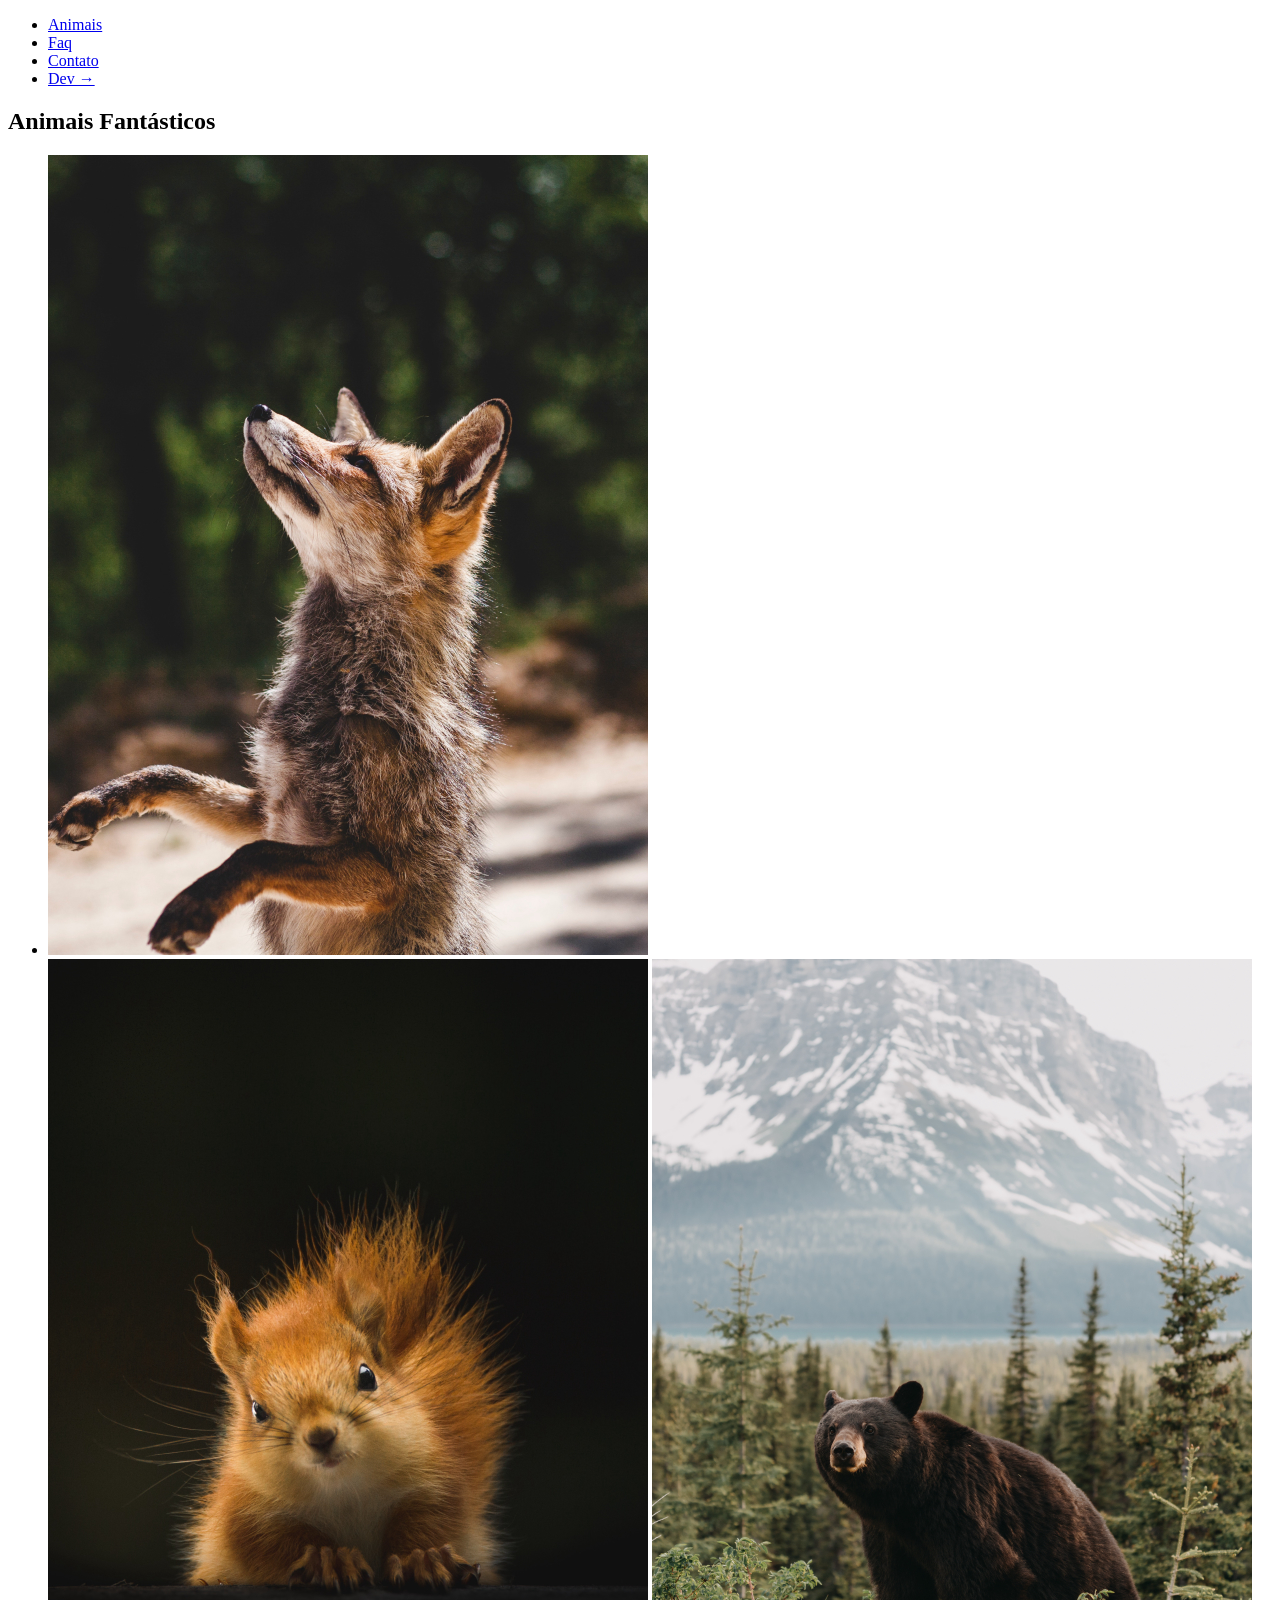
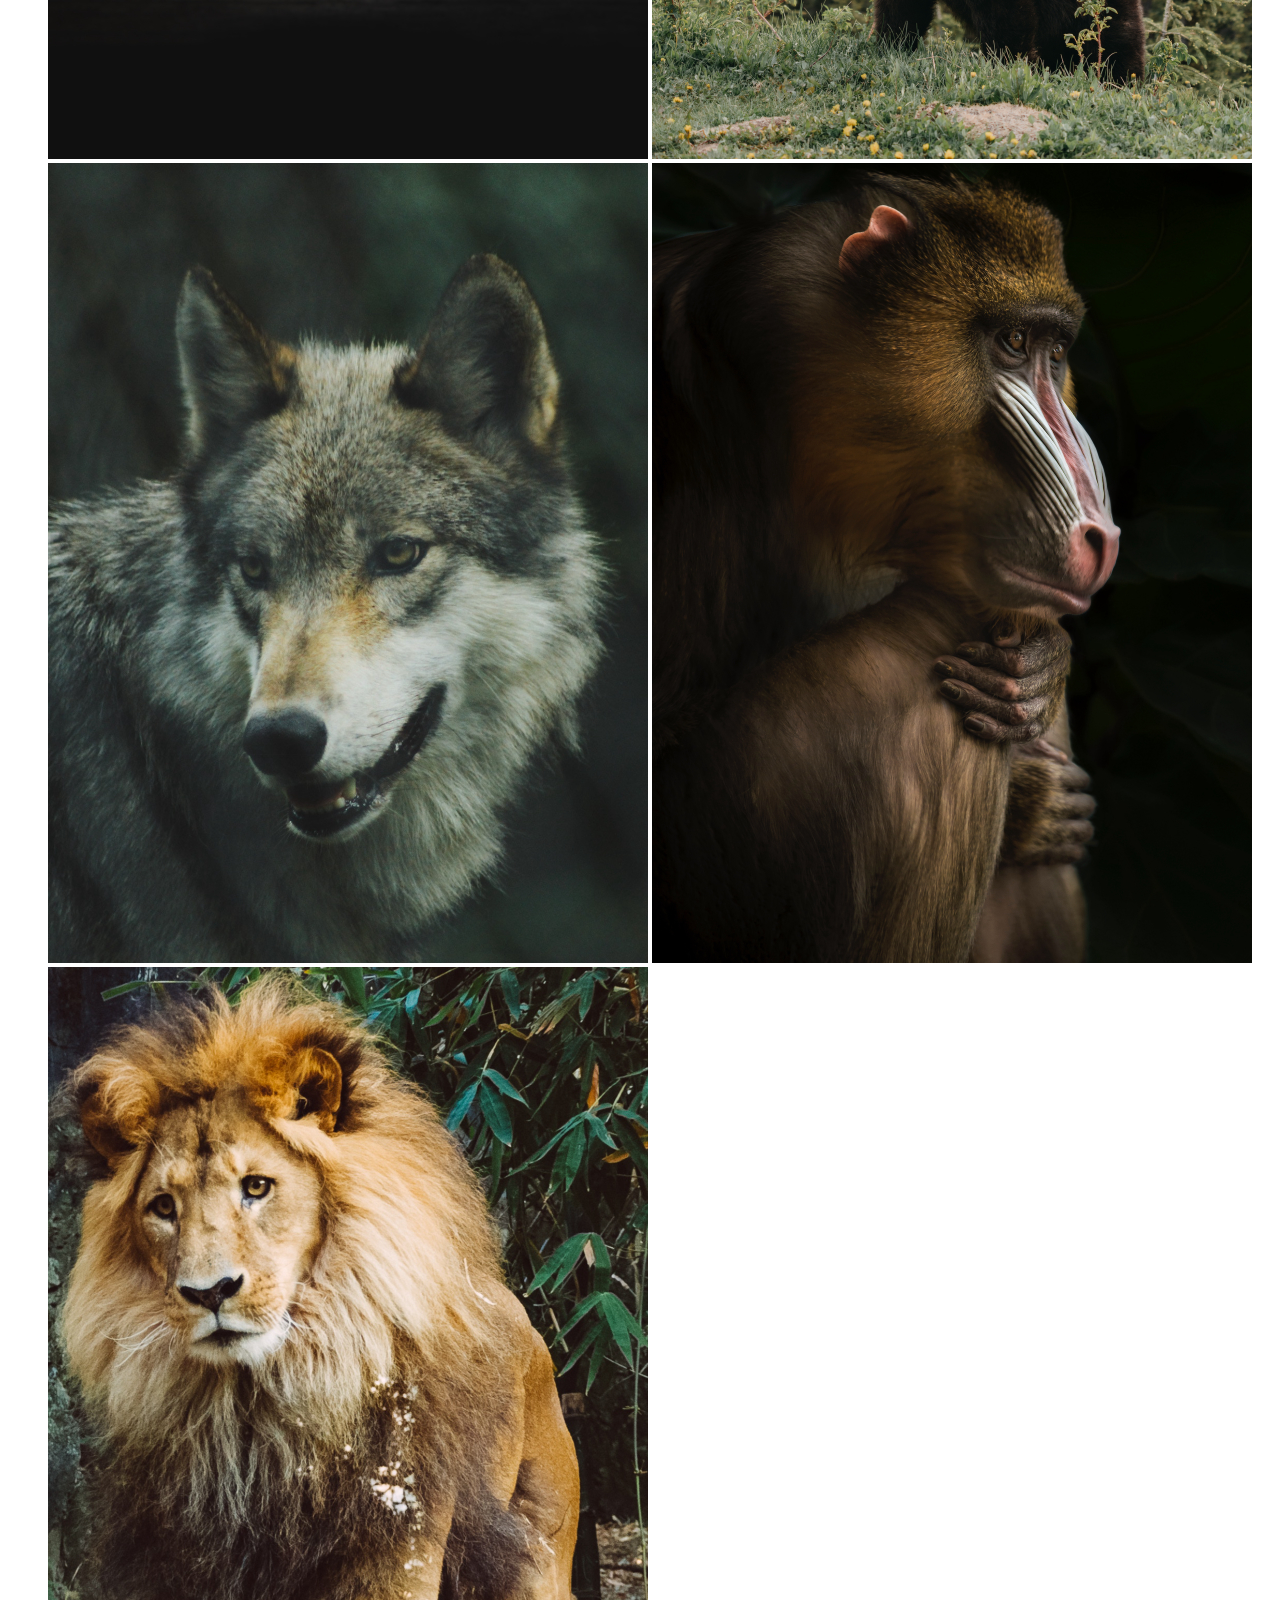
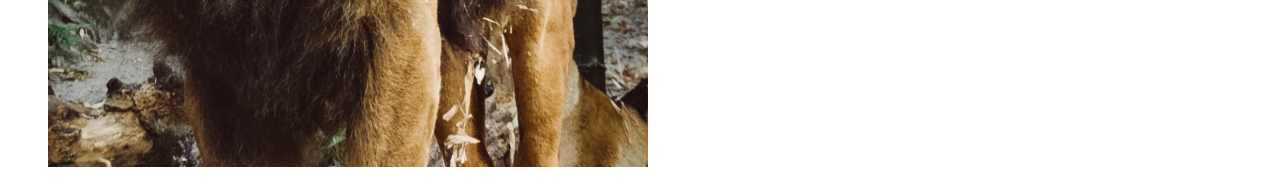
==== index.html @ e74871c2 "." ====
<!DOCTYPE html>
<html lang="en">
<head>
    <meta charset="UTF-8">
    <meta http-equiv="X-UA-Compatible" content="IE=edge">
    <meta name="viewport" content="width=device-width, initial-scale=1.0">
    <link rel="stylesheet"  type='text/css' media='screen' href="css/style.css">
    <title>Animais Fantásticos</title>
</head>
<body>
    <nav class="menu">
        <ul>
            <li><a href="#animais">Animais</a></li>
            <li><a href="#faq">Faq</a></li>
            <li><a href="#contato">Contato</a></li>
            <li><a href="htps://www.origamid.com/">Dev →</a></li>
        </ul>
    </nav>
    <section class="grid-section animais" id="animais">
        <h1 class="titulo">Animais Fantásticos</h1>
        <ul>
            <li>
                <img src="img/imagem1.jpg">
            </li>
            
                <img src="img/imagem2.jpg">
            </li>
            
                <img src="img/imagem3.jpg">
            </li>
            
                <img src="img/imagem4.jpg">
            </li>
            
                <img src="img/imagem5.jpg">
            </li>
            
                <img src="img/imagem6.jpg">
            </li>
        </ul>
    </section>
    <script src="main.js"></script>
</body>
</html>
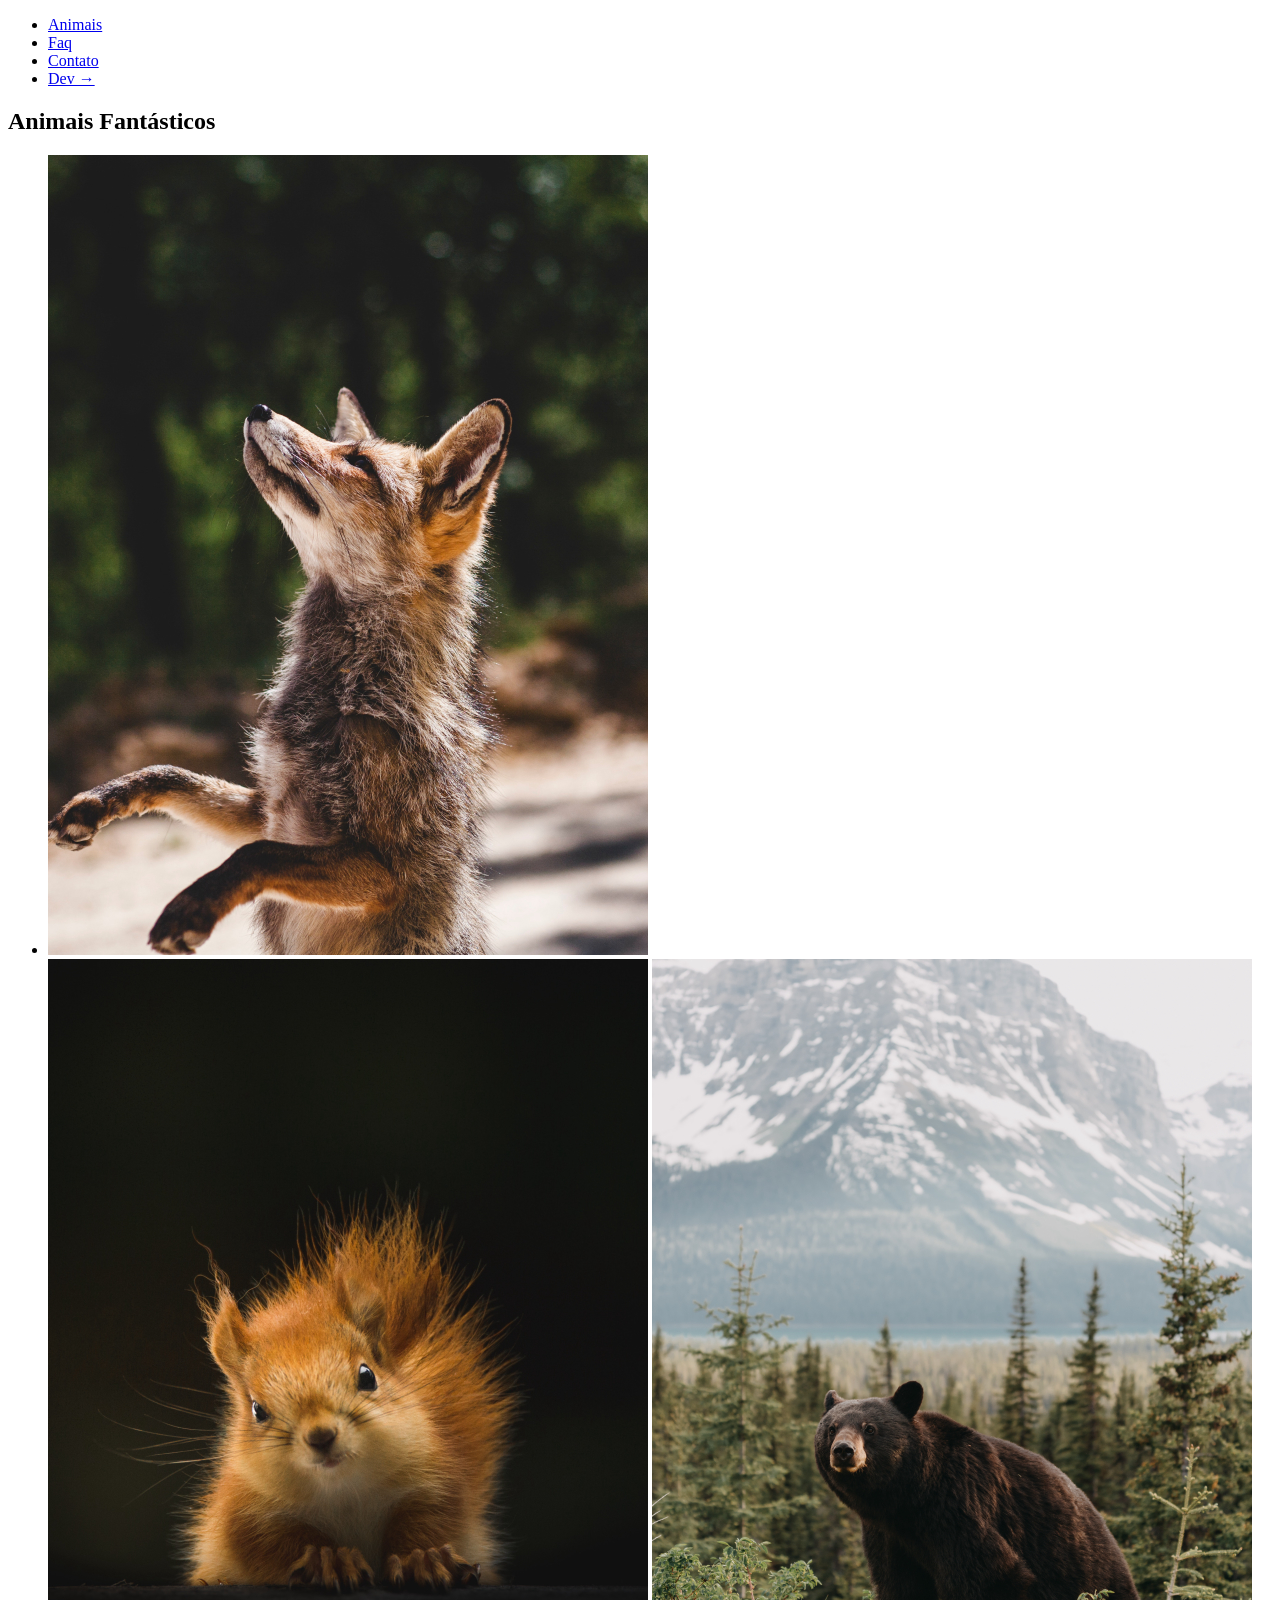
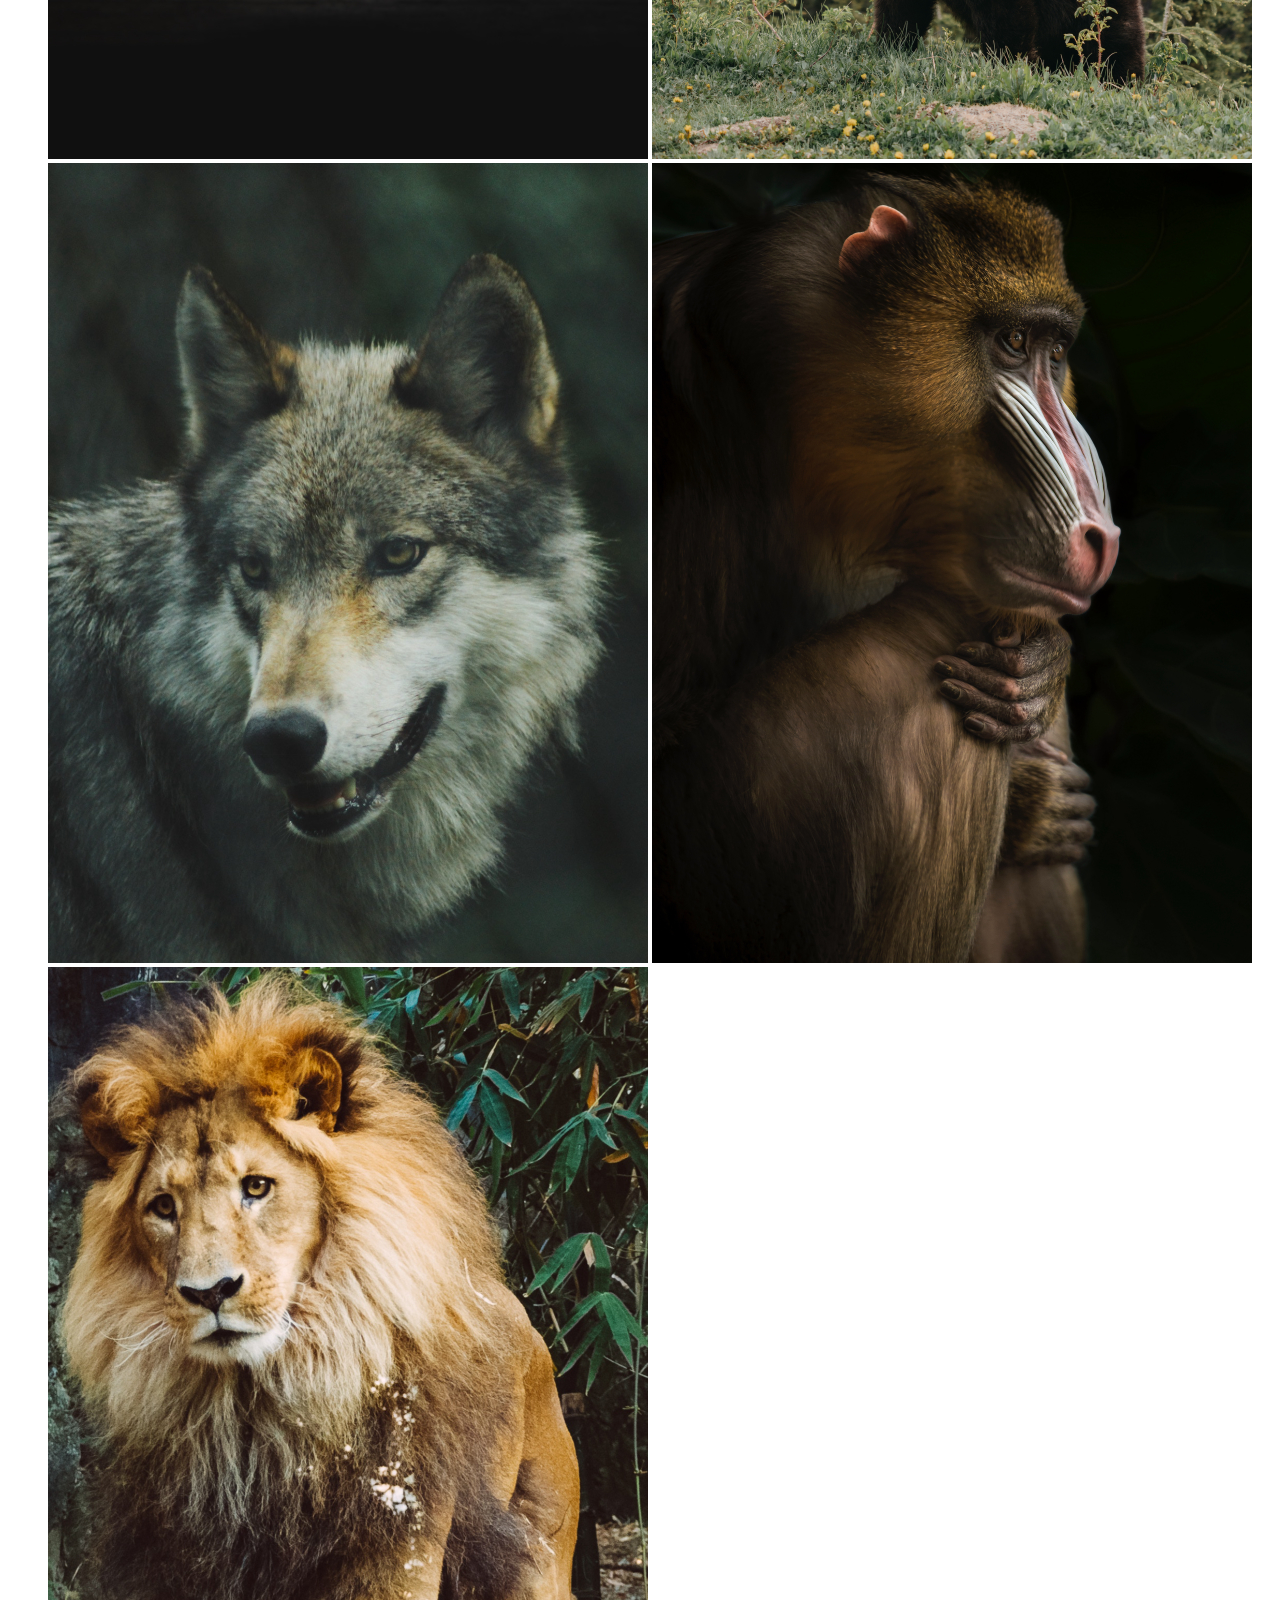
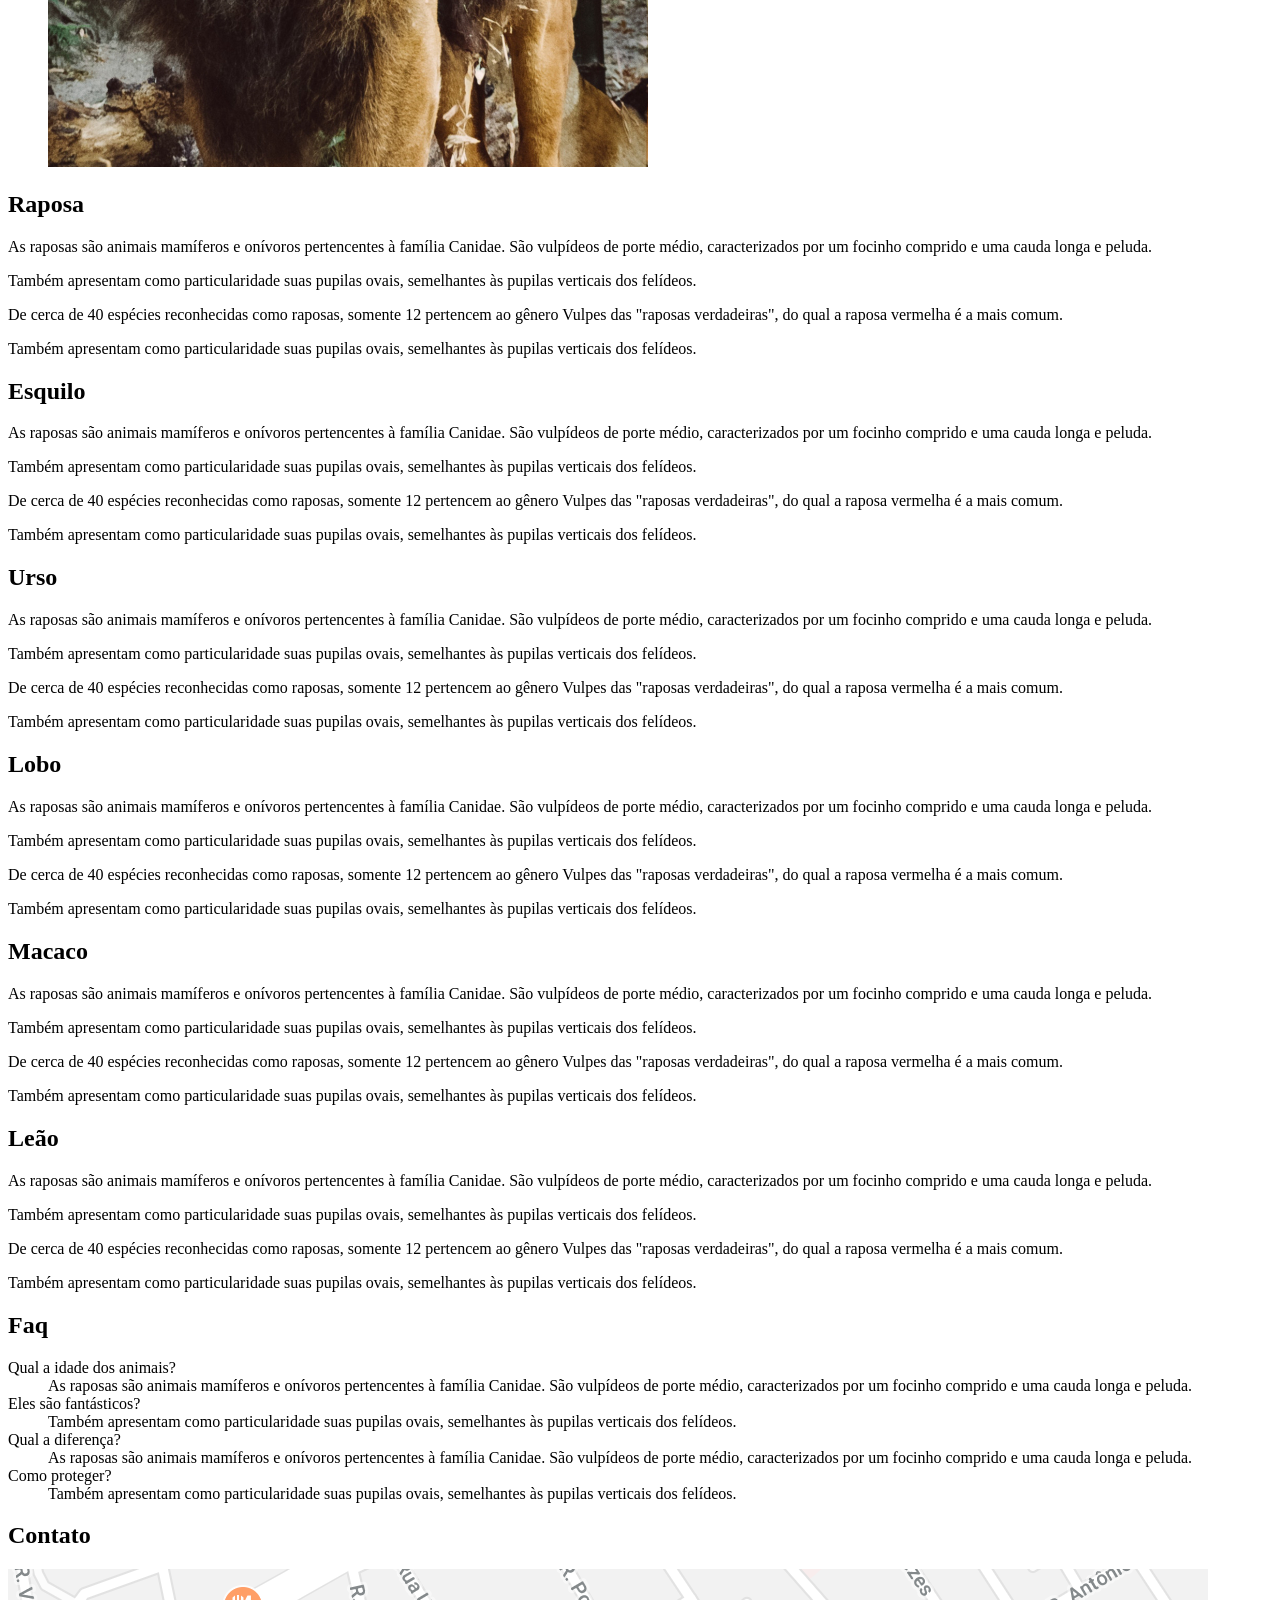
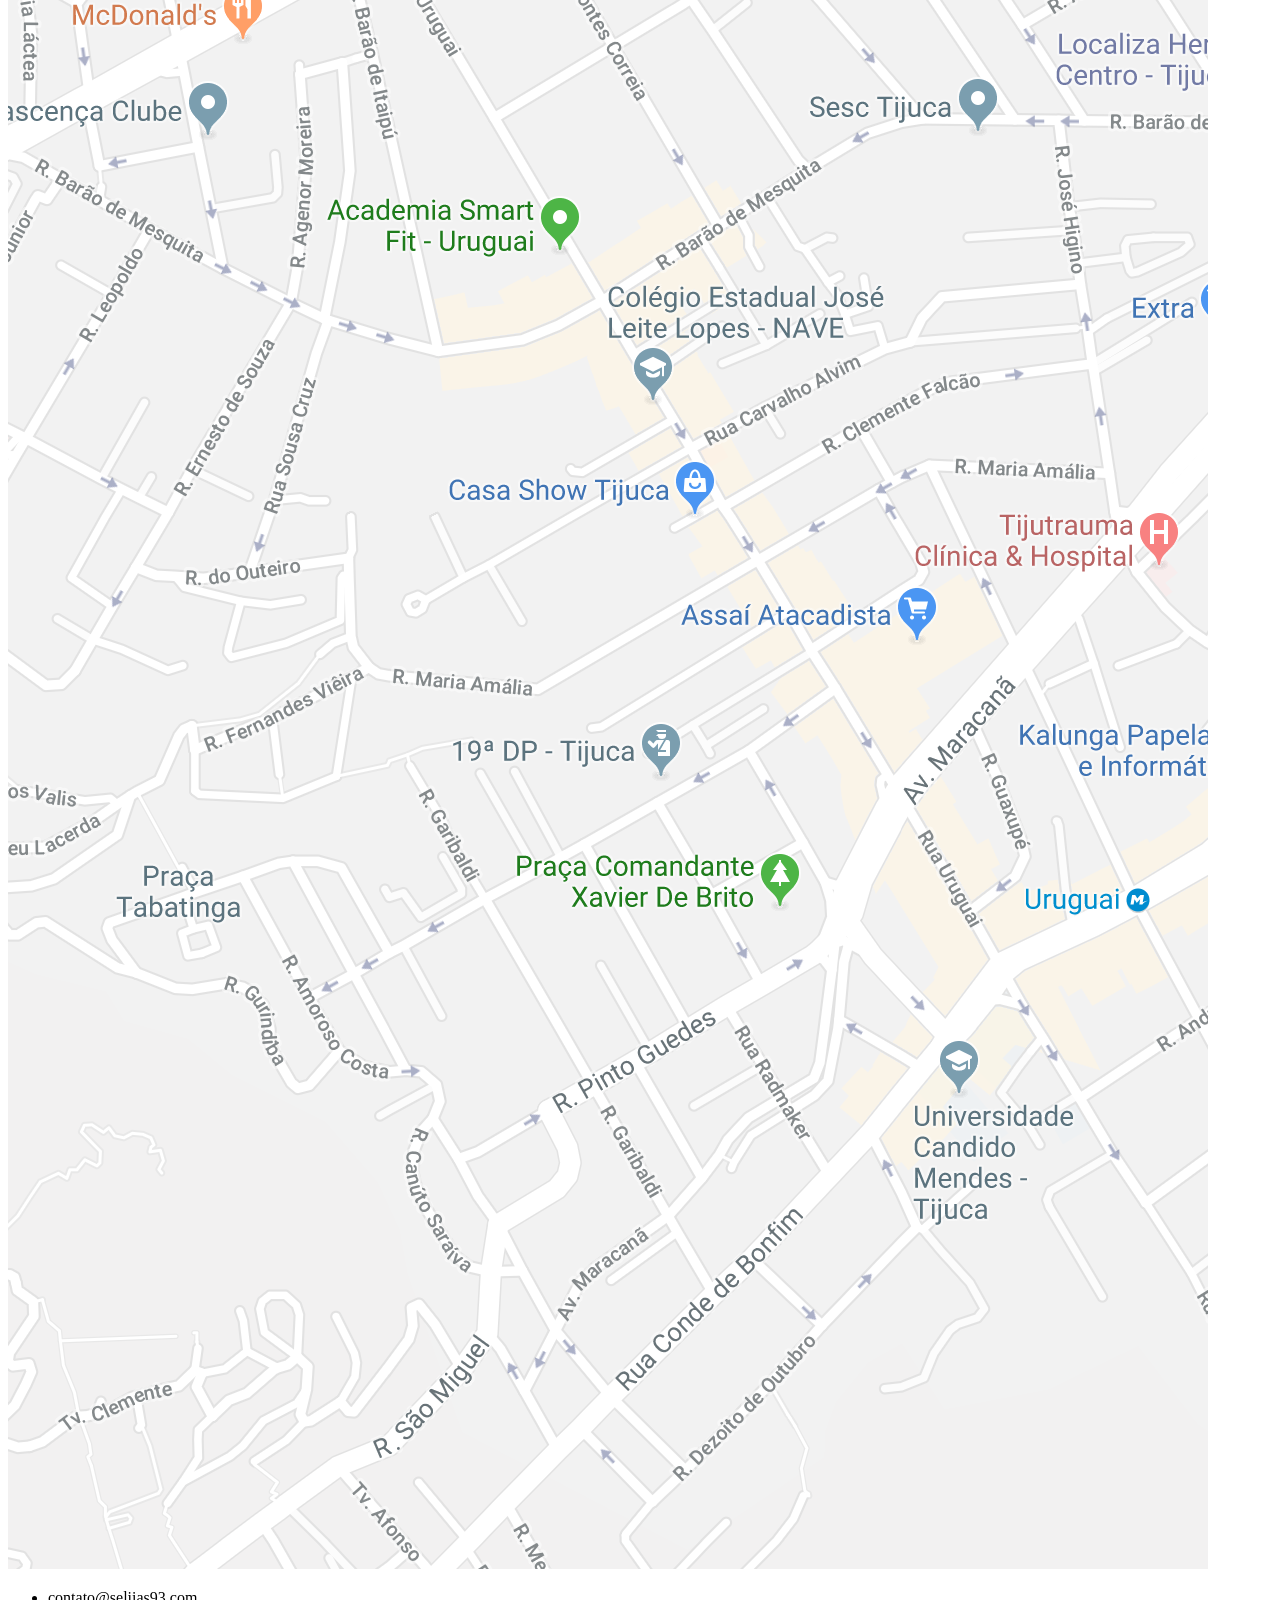
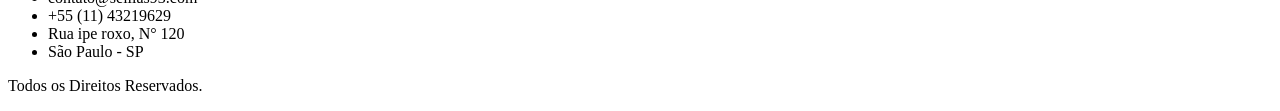
==== commit 196d6652: "." ====
--- a/index.html
+++ b/index.html
@@ -1,19 +1,21 @@
 <!DOCTYPE html>
 <html lang="en">
+
 <head>
     <meta charset="UTF-8">
     <meta http-equiv="X-UA-Compatible" content="IE=edge">
     <meta name="viewport" content="width=device-width, initial-scale=1.0">
-    <link rel="stylesheet"  type='text/css' media='screen' href="css/style.css">
+    <link rel="stylesheet" type='text/css' media='screen' href="css/style.css">
     <title>Animais Fantásticos</title>
 </head>
+
 <body>
     <nav class="menu">
         <ul>
             <li><a href="#animais">Animais</a></li>
             <li><a href="#faq">Faq</a></li>
             <li><a href="#contato">Contato</a></li>
-            <li><a href="htps://www.origamid.com/">Dev →</a></li>
+            <li><a href="https://github.com/Seliias93">Dev →</a></li>
         </ul>
     </nav>
     <section class="grid-section animais" id="animais">
@@ -22,23 +24,142 @@
             <li>
                 <img src="img/imagem1.jpg">
             </li>
-            
-                <img src="img/imagem2.jpg">
+
+            <img src="img/imagem2.jpg">
             </li>
-            
-                <img src="img/imagem3.jpg">
+
+            <img src="img/imagem3.jpg">
             </li>
-            
-                <img src="img/imagem4.jpg">
+
+            <img src="img/imagem4.jpg">
             </li>
-            
-                <img src="img/imagem5.jpg">
+
+            <img src="img/imagem5.jpg">
             </li>
-            
-                <img src="img/imagem6.jpg">
+
+            <img src="img/imagem6.jpg">
             </li>
         </ul>
+        <div class="animais-descricao">
+            <section>
+                <h2>Raposa</h2>
+                <p>As raposas são animais mamíferos e onívoros pertencentes à família Canidae. São vulpídeos de porte
+                    médio, caracterizados
+                    por um focinho comprido e uma cauda longa e peluda.</p>
+                <p>Também apresentam como particularidade suas pupilas ovais, semelhantes às pupilas verticais dos
+                    felídeos.</p>
+                <p>De cerca de 40 espécies reconhecidas como raposas, somente 12 pertencem ao gênero Vulpes das "raposas
+                    verdadeiras", do
+                    qual a raposa vermelha é a mais comum.</p>
+                <p>Também apresentam como particularidade suas pupilas ovais, semelhantes às pupilas verticais dos
+                    felídeos.</p>
+            </section>
+
+            <section>
+                <h2>Esquilo</h2>
+                <p>As raposas são animais mamíferos e onívoros pertencentes à família Canidae. São vulpídeos de porte
+                    médio, caracterizados
+                    por um focinho comprido e uma cauda longa e peluda.</p>
+                <p>Também apresentam como particularidade suas pupilas ovais, semelhantes às pupilas verticais dos
+                    felídeos.</p>
+                <p>De cerca de 40 espécies reconhecidas como raposas, somente 12 pertencem ao gênero Vulpes das "raposas
+                    verdadeiras", do
+                    qual a raposa vermelha é a mais comum.</p>
+                <p>Também apresentam como particularidade suas pupilas ovais, semelhantes às pupilas verticais dos
+                    felídeos.</p>
+            </section>
+            <section>
+                <h2>Urso</h2>
+                <p>As raposas são animais mamíferos e onívoros pertencentes à família Canidae. São vulpídeos de porte
+                    médio, caracterizados
+                    por um focinho comprido e uma cauda longa e peluda.</p>
+                <p>Também apresentam como particularidade suas pupilas ovais, semelhantes às pupilas verticais dos
+                    felídeos.</p>
+                <p>De cerca de 40 espécies reconhecidas como raposas, somente 12 pertencem ao gênero Vulpes das "raposas
+                    verdadeiras", do
+                    qual a raposa vermelha é a mais comum.</p>
+                <p>Também apresentam como particularidade suas pupilas ovais, semelhantes às pupilas verticais dos
+                    felídeos.</p>
+            </section>
+
+            <section>
+                <h2>Lobo</h2>
+                <p>As raposas são animais mamíferos e onívoros pertencentes à família Canidae. São vulpídeos de porte
+                    médio, caracterizados
+                    por um focinho comprido e uma cauda longa e peluda.</p>
+                <p>Também apresentam como particularidade suas pupilas ovais, semelhantes às pupilas verticais dos
+                    felídeos.</p>
+                <p>De cerca de 40 espécies reconhecidas como raposas, somente 12 pertencem ao gênero Vulpes das "raposas
+                    verdadeiras", do
+                    qual a raposa vermelha é a mais comum.</p>
+                <p>Também apresentam como particularidade suas pupilas ovais, semelhantes às pupilas verticais dos
+                    felídeos.</p>
+            </section>
+
+            <section>
+                <h2>Macaco</h2>
+                <p>As raposas são animais mamíferos e onívoros pertencentes à família Canidae. São vulpídeos de porte
+                    médio, caracterizados
+                    por um focinho comprido e uma cauda longa e peluda.</p>
+                <p>Também apresentam como particularidade suas pupilas ovais, semelhantes às pupilas verticais dos
+                    felídeos.</p>
+                <p>De cerca de 40 espécies reconhecidas como raposas, somente 12 pertencem ao gênero Vulpes das "raposas
+                    verdadeiras", do
+                    qual a raposa vermelha é a mais comum.</p>
+                <p>Também apresentam como particularidade suas pupilas ovais, semelhantes às pupilas verticais dos
+                    felídeos.</p>
+            </section>
+
+            <section>
+                <h2>Leão</h2>
+                <p>As raposas são animais mamíferos e onívoros pertencentes à família Canidae. São vulpídeos de porte
+                    médio, caracterizados
+                    por um focinho comprido e uma cauda longa e peluda.</p>
+                <p>Também apresentam como particularidade suas pupilas ovais, semelhantes às pupilas verticais dos
+                    felídeos.</p>
+                <p>De cerca de 40 espécies reconhecidas como raposas, somente 12 pertencem ao gênero Vulpes das "raposas
+                    verdadeiras", do
+                    qual a raposa vermelha é a mais comum.</p>
+                <p>Também apresentam como particularidade suas pupilas ovais, semelhantes às pupilas verticais dos
+                    felídeos.</p>
+            </section>
+        </div>
     </section>
+    <section class="grid-section" id="faq">
+        <h1>Faq</h1>
+        <dt>Qual a idade dos animais?</dt>
+        <dd>As raposas são animais mamíferos e onívoros pertencentes à família Canidae. São vulpídeos de porte médio,
+            caracterizados por um focinho comprido e uma cauda longa e peluda.</dd>
+        <dt>Eles são fantásticos?</dt>
+        <dd>Também apresentam como particularidade suas pupilas ovais, semelhantes às pupilas verticais dos felídeos.
+        </dd>
+        <dt>Qual a diferença?</dt>
+        <dd>As raposas são animais mamíferos e onívoros pertencentes à família Canidae. São vulpídeos de porte médio,
+            caracterizados por um focinho comprido e uma cauda longa e peluda.</dd>
+        <dt>Como proteger?</dt>
+        <dd>Também apresentam como particularidade suas pupilas ovais, semelhantes às pupilas verticais dos felídeos.
+        </dd>
+        </dl>
+    </section>
+    <section class="grid-section contato" id="contato">
+        <h1>Contato</h1>
+        <div>
+            <img src="img/mapa.png">
+        </div>
+        <ul class="dados">
+            <li>contato@seliias93.com</li>
+            <li>+55 (11) 43219629 </li>
+            <li>Rua ipe roxo, N° 120</li>
+            <li>São Paulo - SP</li>
+        </ul>
+    </section>
+    
+    <footer class="copy">
+        <p>Todos os Direitos Reservados.</p>
+    </footer>
+
+
     <script src="main.js"></script>
 </body>
+
 </html>
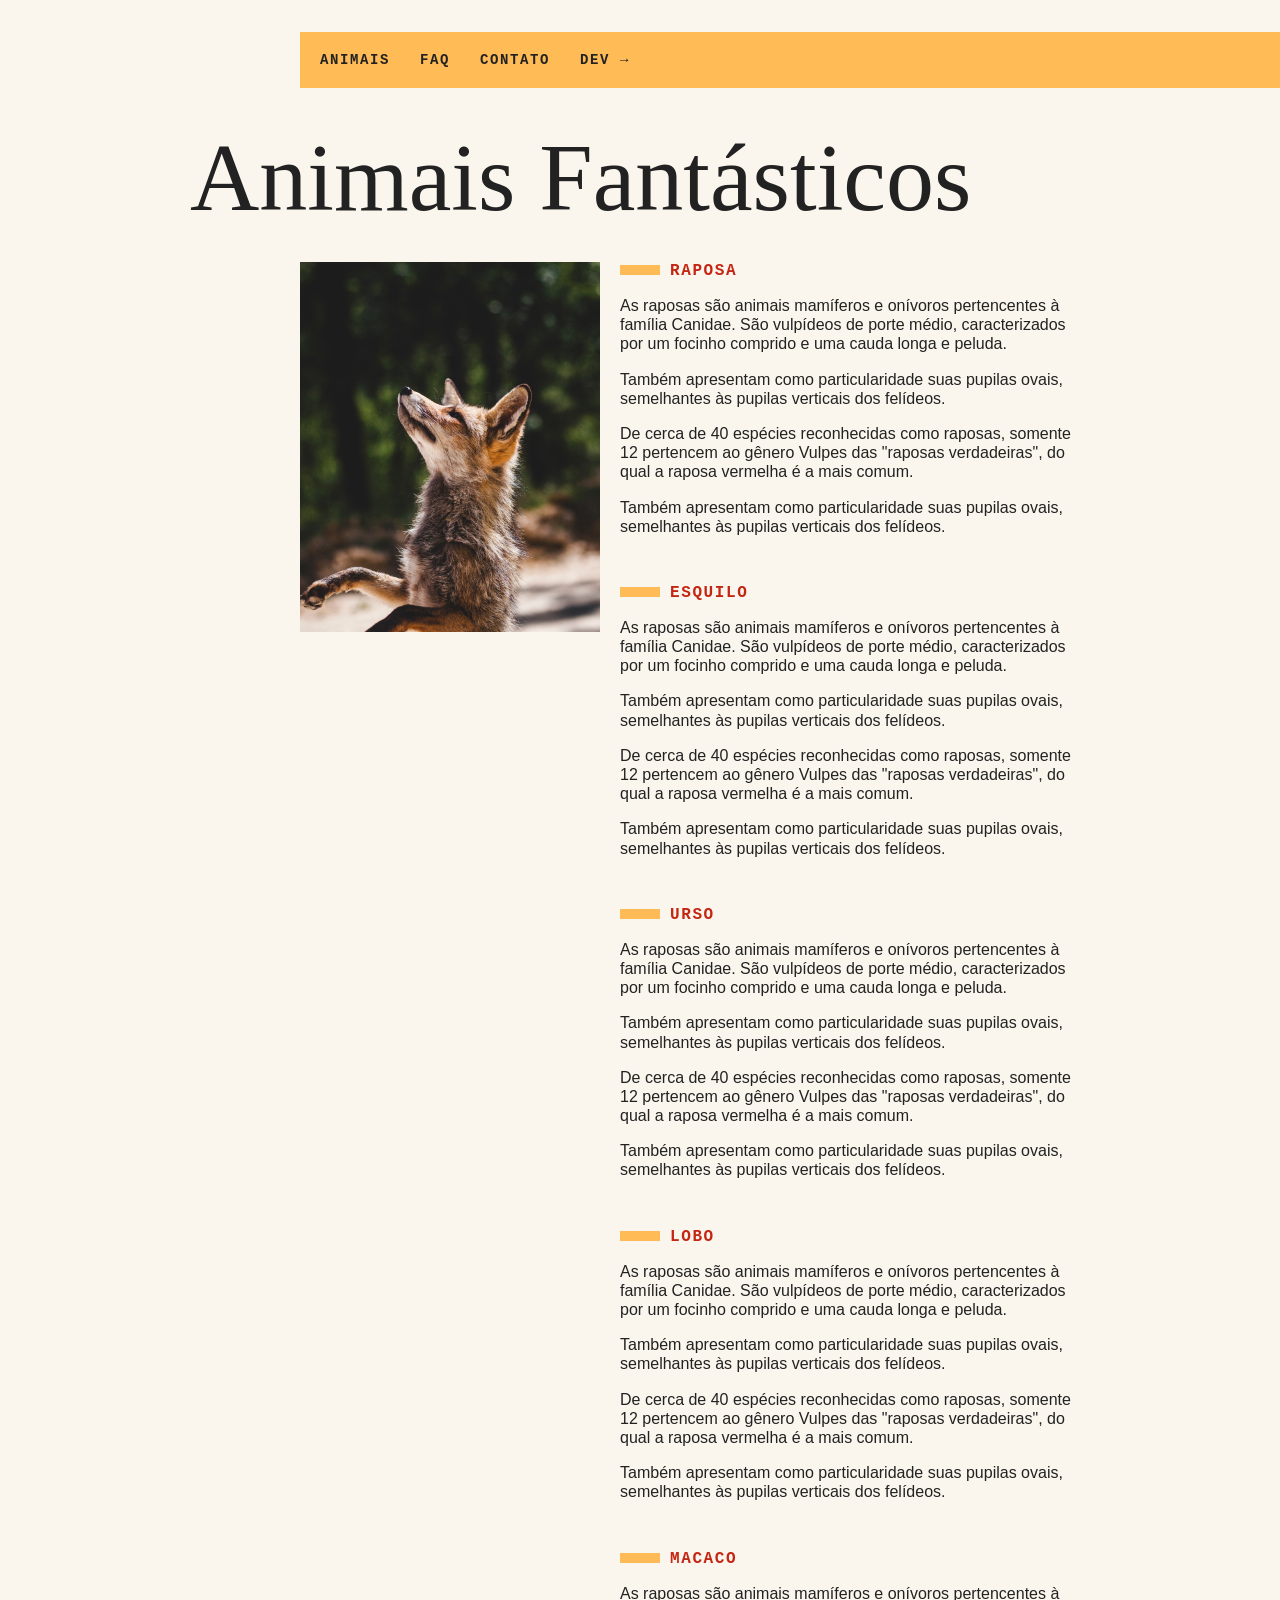
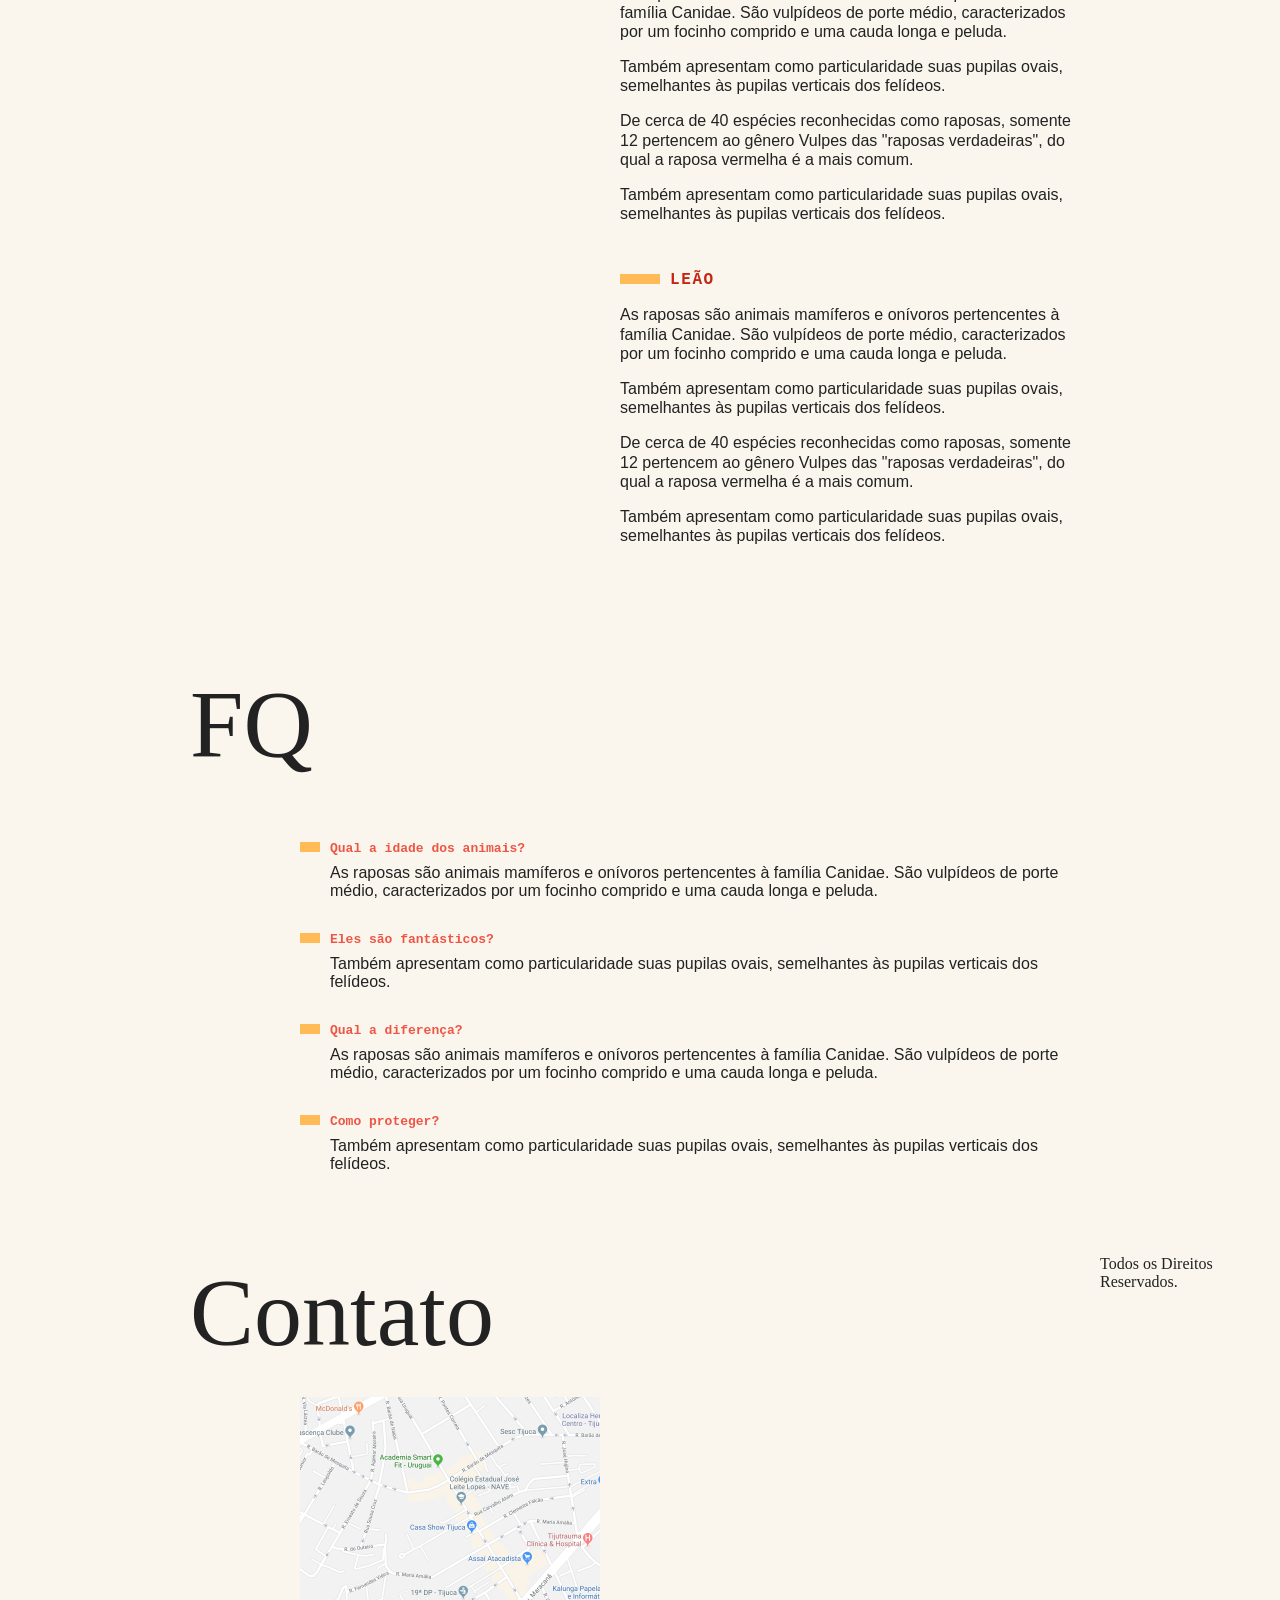
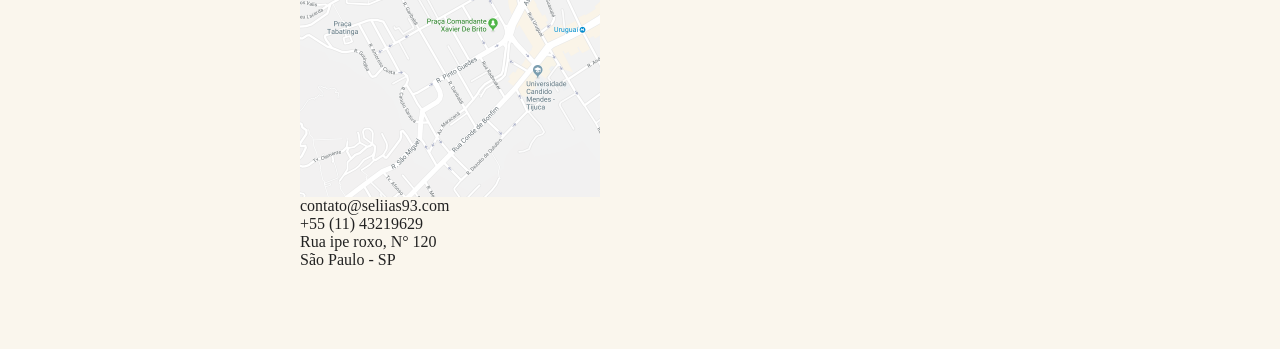
==== commit bd03b867: "." ====
--- a/index.html
+++ b/index.html
@@ -20,7 +20,7 @@
     </nav>
     <section class="grid-section animais" id="animais">
         <h1 class="titulo">Animais Fantásticos</h1>
-        <ul>
+        <ul class="animais-lista">
             <li>
                 <img src="img/imagem1.jpg">
             </li>
@@ -126,7 +126,8 @@
         </div>
     </section>
     <section class="grid-section" id="faq">
-        <h1>Faq</h1>
+        <h1 class="titulo">FQ</h1>
+        <dl class="faq-lista">
         <dt>Qual a idade dos animais?</dt>
         <dd>As raposas são animais mamíferos e onívoros pertencentes à família Canidae. São vulpídeos de porte médio,
             caracterizados por um focinho comprido e uma cauda longa e peluda.</dd>
@@ -142,8 +143,8 @@
         </dl>
     </section>
     <section class="grid-section contato" id="contato">
-        <h1>Contato</h1>
-        <div>
+        <h1 class="titulo">Contato</h1>
+        <div< class="mapa">
             <img src="img/mapa.png">
         </div>
         <ul class="dados">
@@ -153,7 +154,7 @@
             <li>São Paulo - SP</li>
         </ul>
     </section>
-    
+
     <footer class="copy">
         <p>Todos os Direitos Reservados.</p>
     </footer>
--- a/css/style.css
+++ b/css/style.css
@@ -0,0 +1,176 @@
+@charset "UTF-8";
+
+body, h1, h2, ul,
+li, p, dd, dt, dl
+{
+    margin: 0px;
+    padding: 0px;
+}
+
+img
+{
+    display: block;
+    max-width: 100%;
+}
+
+ul
+{
+    list-style: none;
+}
+
+body
+{
+    background: #faf6ed;
+    color: #222;
+    -webkit-font-smoothing: antialised;
+    display: grid;
+    grid-template-columns: 1fr 120px minmax(300px, 800px) 1fr;
+}
+
+.menu
+{
+    grid-column: 3/5;
+    margin-top: 2rem;
+    margin-bottom: 2rem;
+    background: #fb5;
+}
+
+.menu ul
+{
+    display: flex;
+    flex-wrap: wrap;
+    padding: 10px;
+}
+
+.menu li a
+ {
+    display: block;
+    padding: 10px;
+    margin-right: 10px;
+    color: #222;
+    text-decoration: none;
+    font-family: 'IBM Plex Mono', monospace;
+    font-weight: bold;
+    text-transform: uppercase;
+    font-size: 0.875rem;
+    letter-spacing: .1rem;
+}
+
+.grid-section
+{
+    grid-column: 2/4;
+    width: 100%;
+    box-sizing: border-box;
+    padding: 10px;
+    display: grid;
+    grid-template-columns: 90px 300px 1fr;
+    grid-gap: 20px;
+    margin-bottom: 4rem;
+}
+
+.titulo
+{
+    font-family: Georgia;
+    font-size:  6rem;
+    line-height: 1;
+    font-weight: 400;
+    margin-bottom: 1rem;
+    grid-column: 1/4 ;
+}
+
+.animais h2
+{
+    font-family: monospace;
+    font-size: 1rem;
+    text-transform: uppercase;
+    letter-spacing: .1em;
+    margin-bottom: 1rem;
+    color: rgb(197, 37, 19);
+}
+
+.animais h2::before
+{
+    content: '';
+    display: inline-block;
+    width: 40px;
+    height: 10px;
+    margin-right: 10px;
+    background: #fb5;
+}
+
+.animais p 
+{
+    font-family: Arial, Helvetica;
+    line-height: 1.2;
+    margin-bottom: 1rem;
+}
+
+.animais-lista
+{
+    height: 370px;
+    overflow-y: scroll;
+    grid-column: 2;
+}
+
+.animais-lista::-webkit-scrollbar
+{
+    width: 18px;
+}
+
+.animais-lista::-webkit-scrollbar-thumb
+{
+    background: #fb5;
+    border-left: 4px solid #faf6ed;
+    border-right: 4px solid #faf6ed;
+}
+
+.animais-lista::-webkit-scrollbar-track
+{
+    background: #faf6ed;
+}
+
+.animais-descricao
+{
+    grid-column: 3;
+}
+
+.animais-descricao section
+{
+    margin-bottom: 3rem;
+}
+
+.faq-lista
+{
+    grid-column: 2/4;
+}
+
+.faq-lista dt
+{
+    font-family: monospace;
+    font-weight: bold;
+    margin-top: 2rem;
+    margin-bottom: .5rem;
+    color: #e54;
+}
+
+.faq-lista dt::before
+{
+    content: '';
+    display: inline-block;
+    width: 20px;
+    height: 10px;
+    margin-right: 10px;
+    background: #fb5;
+}
+
+.faq-lista dd
+{
+    font-family: Arial, Helvetica, sans-serif;
+    margin-bottom: .5rem;
+    margin-left: 30px;
+}
+
+.mapa
+{
+    grid-column: 2;
+}
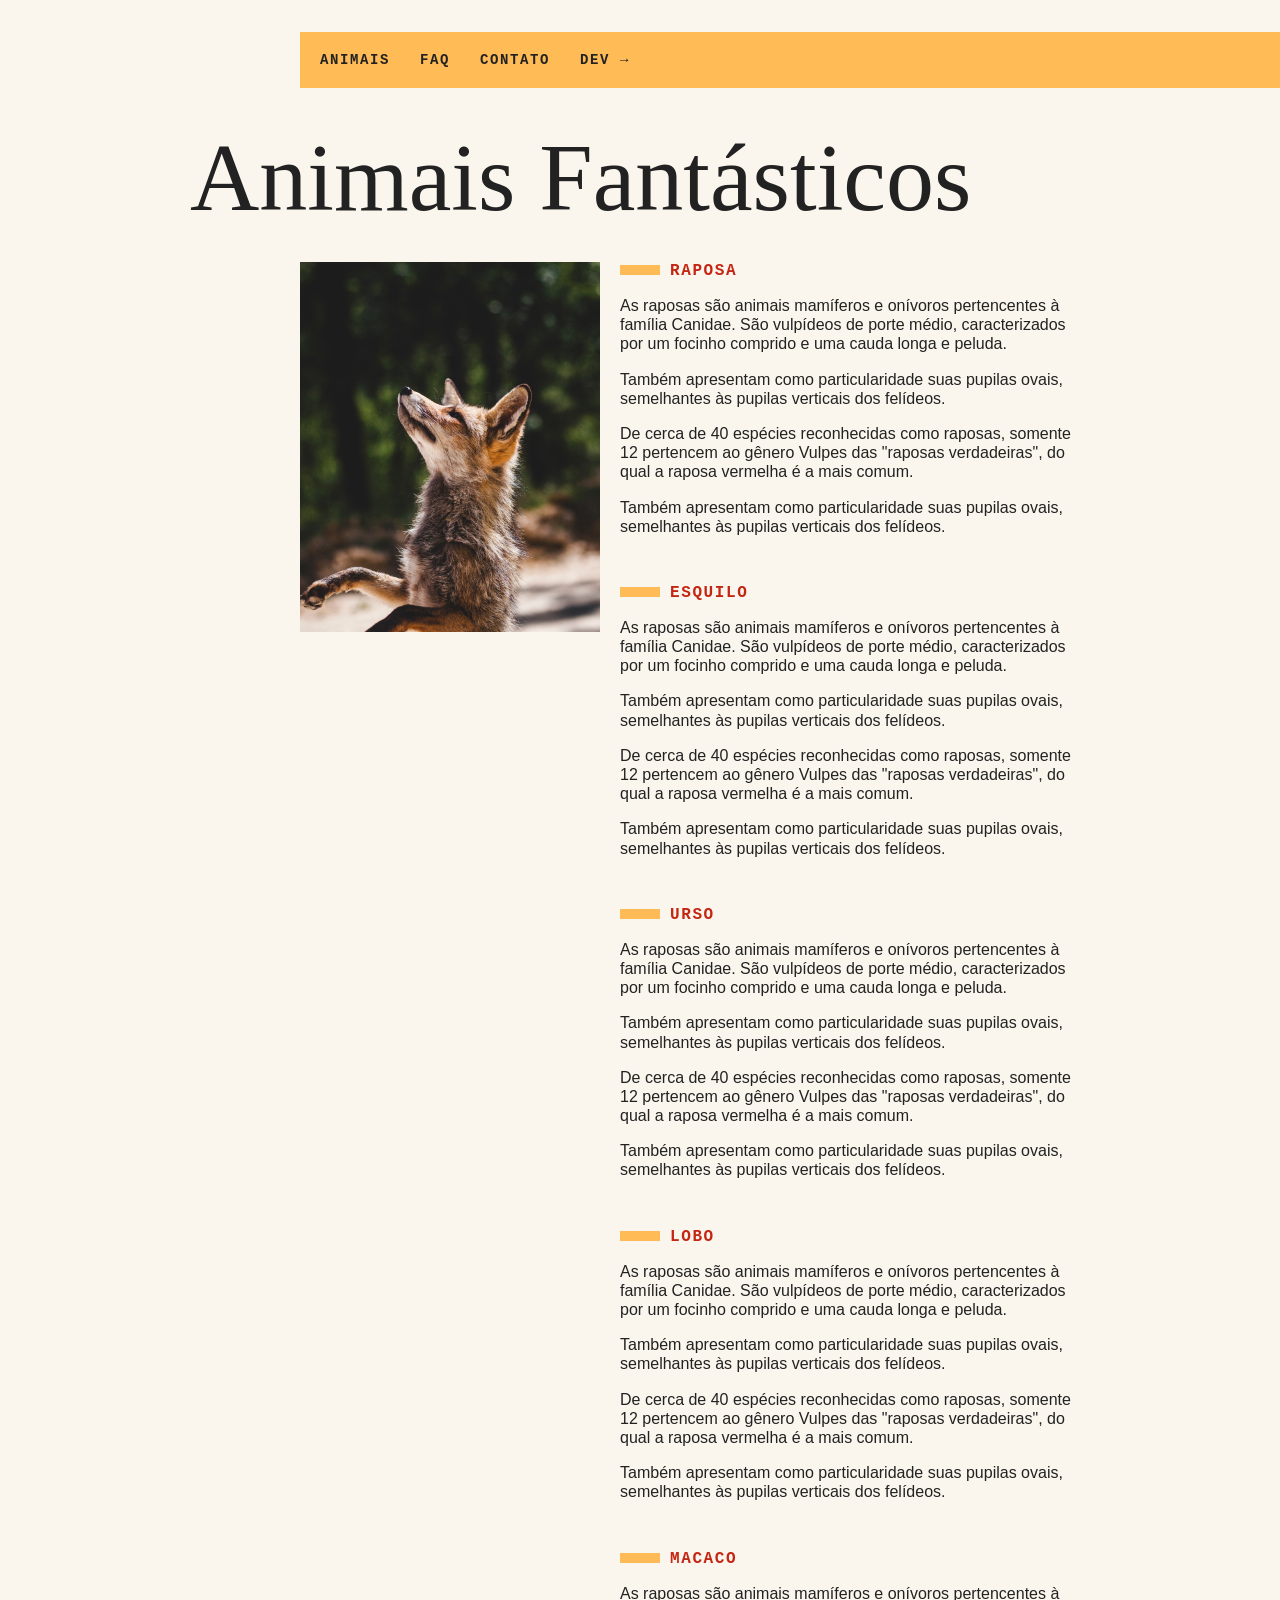
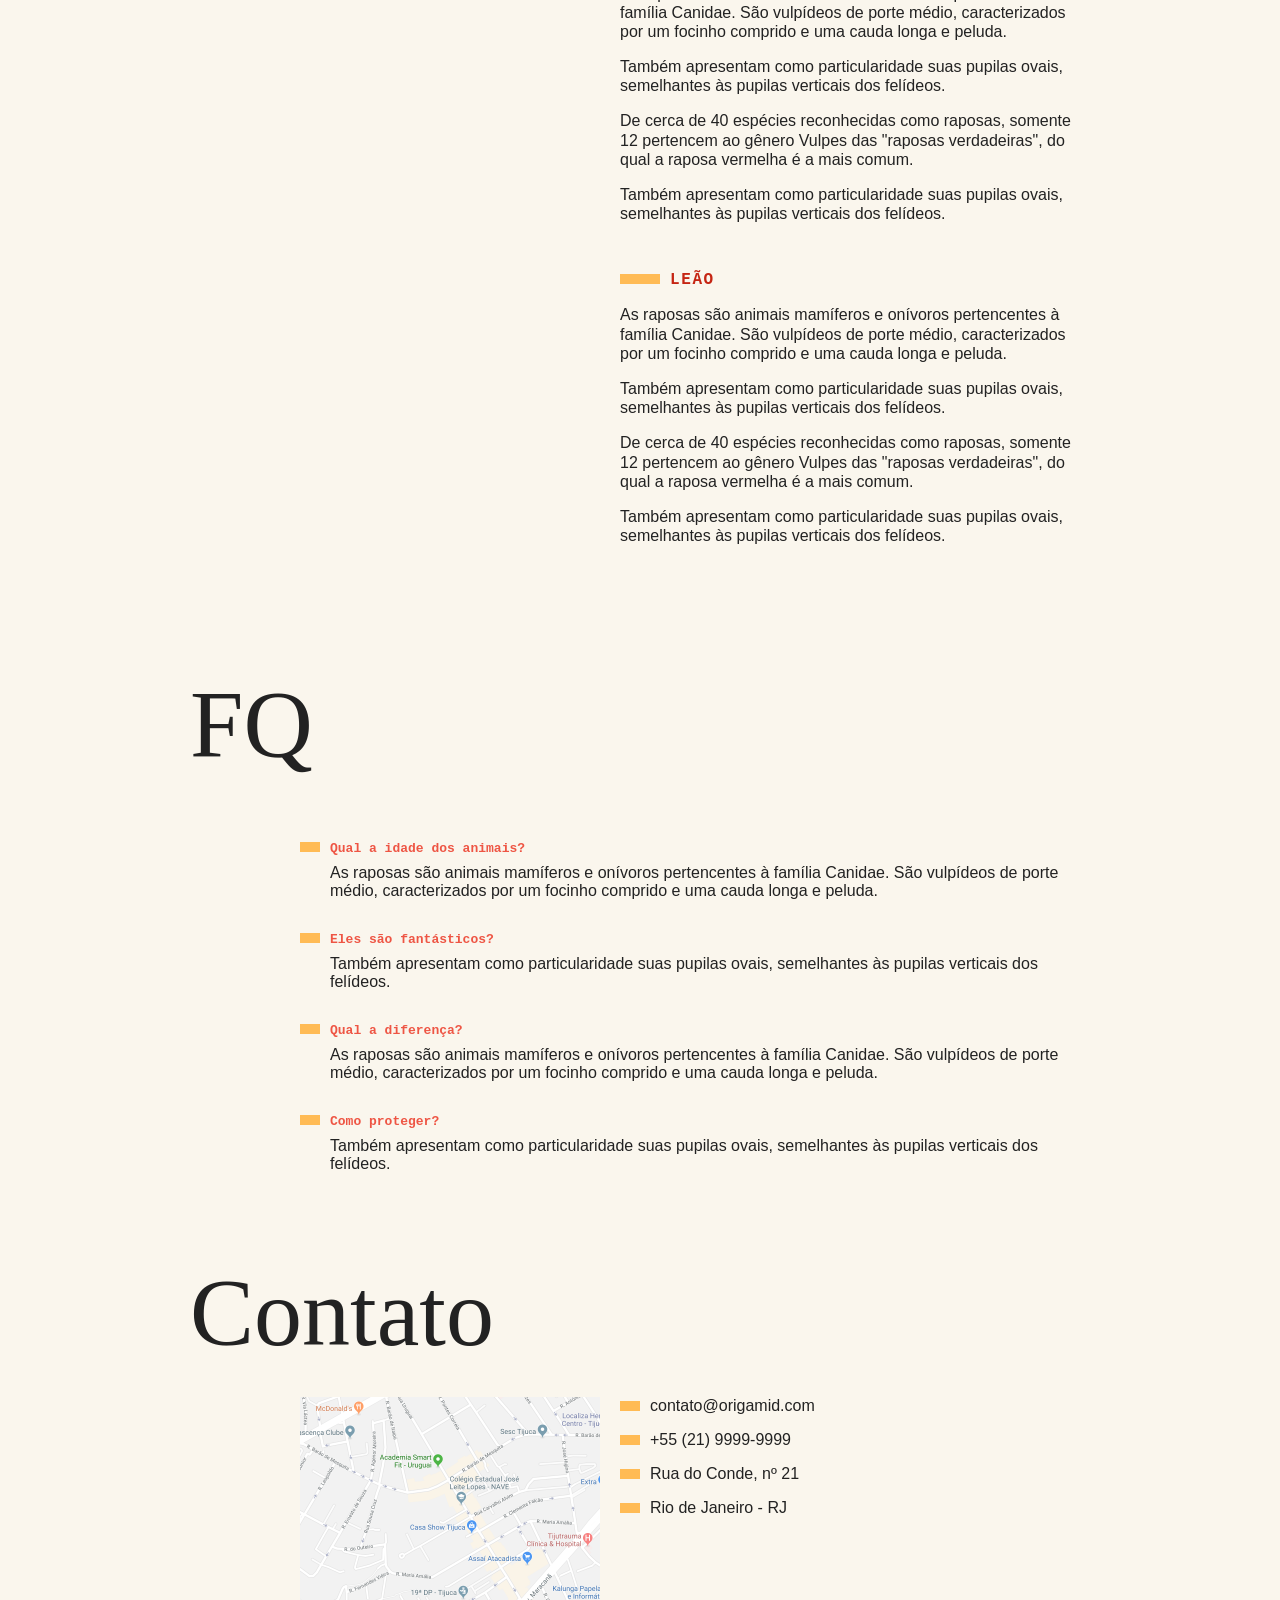
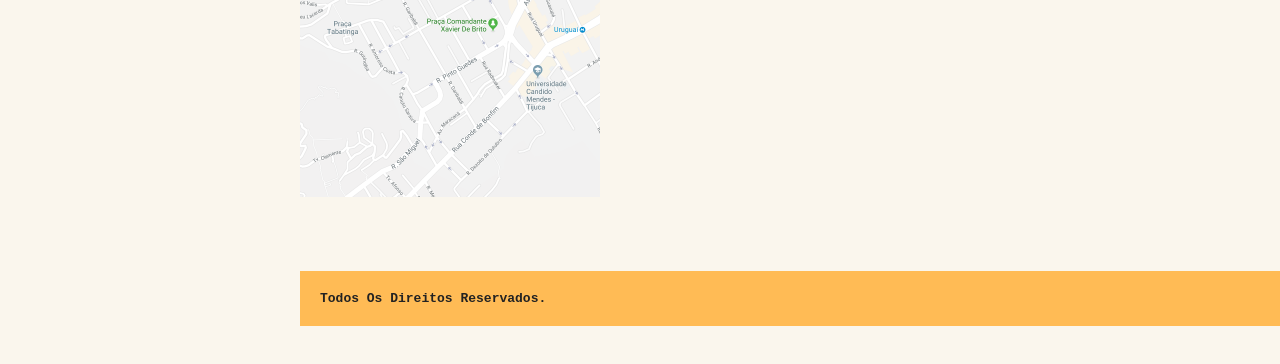
==== commit e24f4ec7: "." ====
--- a/index.html
+++ b/index.html
@@ -142,25 +142,25 @@
         </dd>
         </dl>
     </section>
+
     <section class="grid-section contato" id="contato">
-        <h1 class="titulo">Contato</h1>
-        <div< class="mapa">
-            <img src="img/mapa.png">
-        </div>
-        <ul class="dados">
-            <li>contato@seliias93.com</li>
-            <li>+55 (11) 43219629 </li>
-            <li>Rua ipe roxo, N° 120</li>
-            <li>São Paulo - SP</li>
-        </ul>
-    </section>
+    <h1 class="titulo">Contato</h1>
+    <div class="mapa">
+      <img src="img/mapa.png">
+    </div>
+    <ul class="dados">
+      <li>contato@origamid.com</li>
+      <li>+55 (21) 9999-9999</li>
+      <li>Rua do Conde, nº 21</li>
+      <li>Rio de Janeiro - RJ</li>
+    </ul>
+  </section>
 
-    <footer class="copy">
-        <p>Todos os Direitos Reservados.</p>
-    </footer>
+  <footer class="copy">
+    <p>Todos Os Direitos Reservados.</p>
+  </footer>
 
-
-    <script src="main.js"></script>
+  <script src="script.js"></script>  
 </body>
 
 </html>
--- a/css/style.css
+++ b/css/style.css
@@ -173,4 +173,77 @@
 .mapa
 {
     grid-column: 2;
+}
+
+.dados
+{
+    grid-column: 3;
+}
+
+.dados li 
+{
+    margin-bottom: 1rem;
+    font-family: Arial, Helvetica, sans-serif;
+}
+
+.dados li::before
+{
+    content: '';
+    display: inline-block;
+    width: 20px;
+    height: 10px;
+    margin-right: 10px;
+    background: #fb5;
+}
+
+.copy
+{
+    grid-column: 3/5;
+    margin-bottom: 2rem;
+    background: #fb5;
+}
+
+.copy p 
+{
+    padding: 20px;
+    font-family: monospace;
+    font-weight: bold;
+}
+
+@media (max-width: 700px)
+{
+    body
+    {
+        grid-template-columns: 1fr;
+    }
+    .menu, .grid-section, .copy
+    {
+        grid-column: 1;
+    }
+    .grid-section
+    {
+        grid-template-columns: 100px 1fr;
+        grid-gap: 10px;
+    }
+    .animais-lista
+    {
+        grid-column: 1;
+    }
+    .faq-lista, .dados, .mapa
+    {
+        grid-column: 1/3;
+    }
+    .grid-section h1
+    {
+        font-size: 3rem;
+    }
+    .menu
+    {
+        margin-top: 0px;
+    }
+    .copy
+    {
+        margin-bottom: 0px;
+    }
+
 }
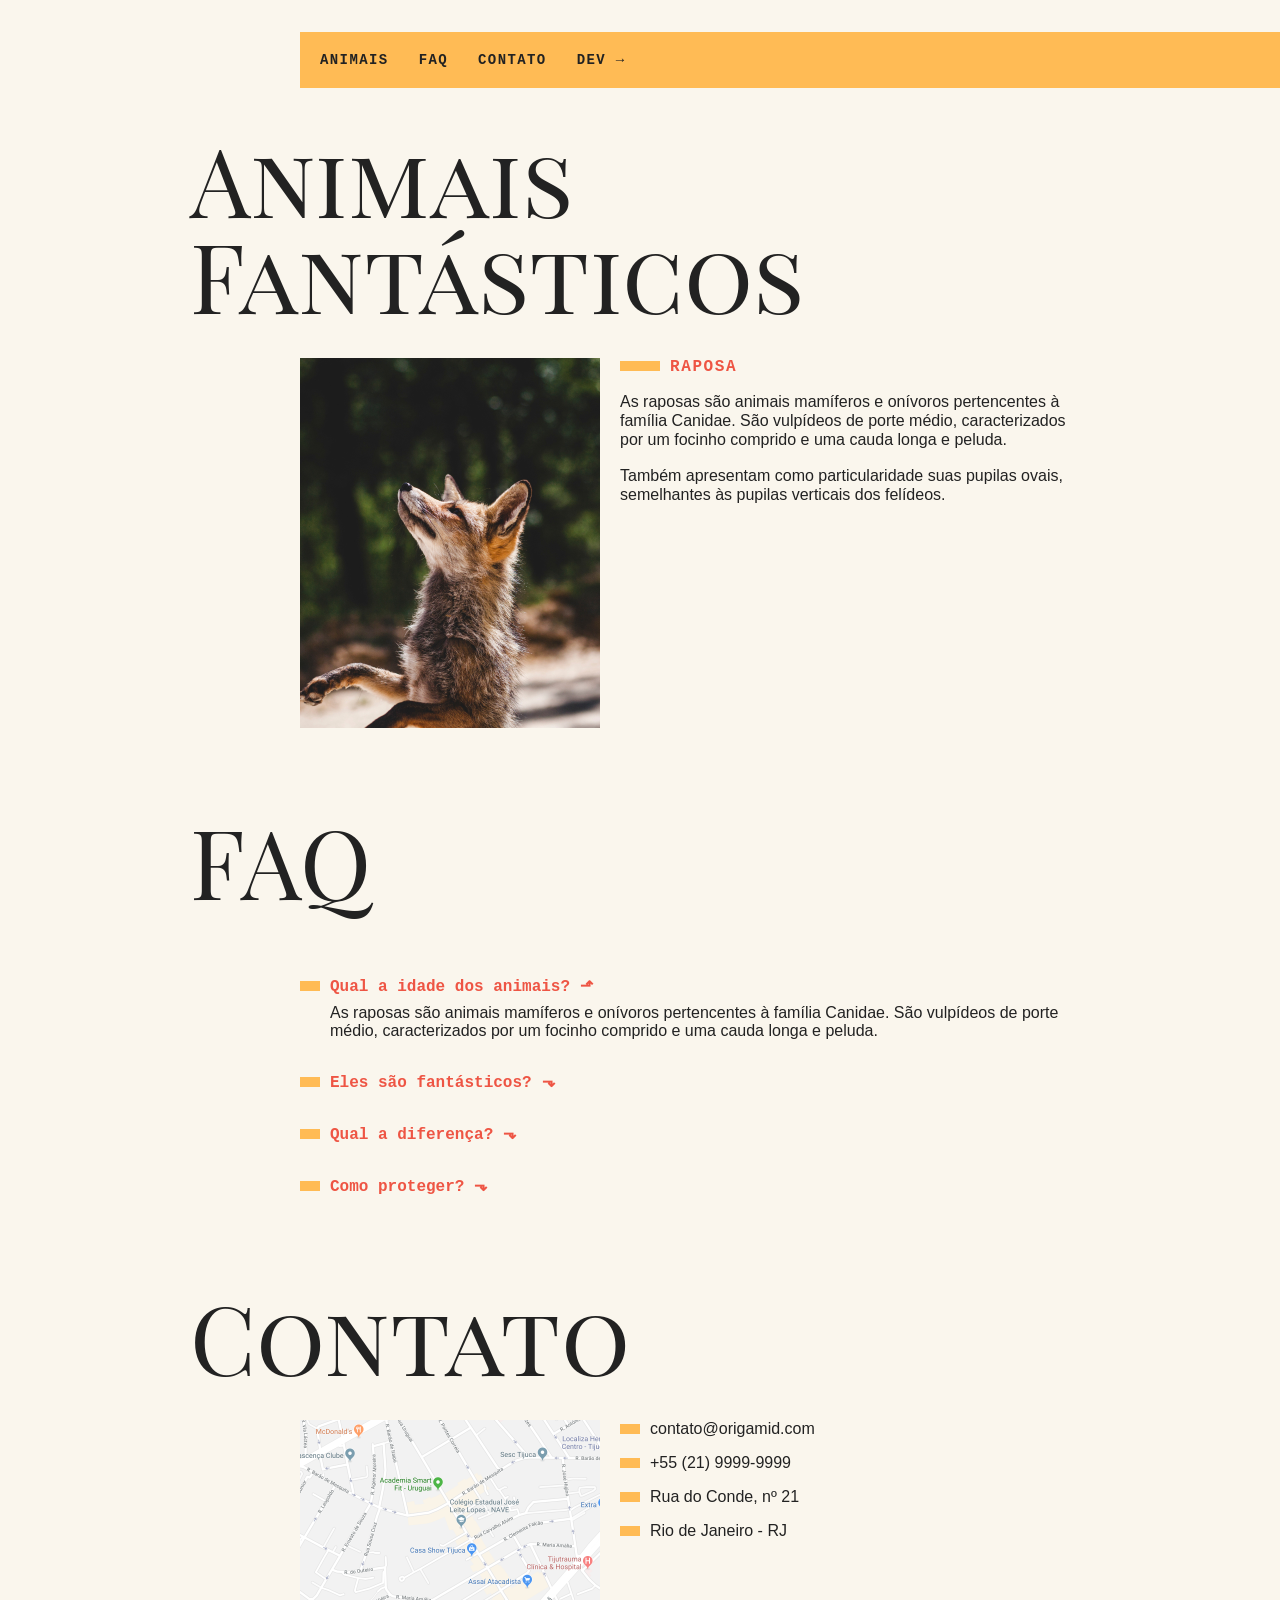
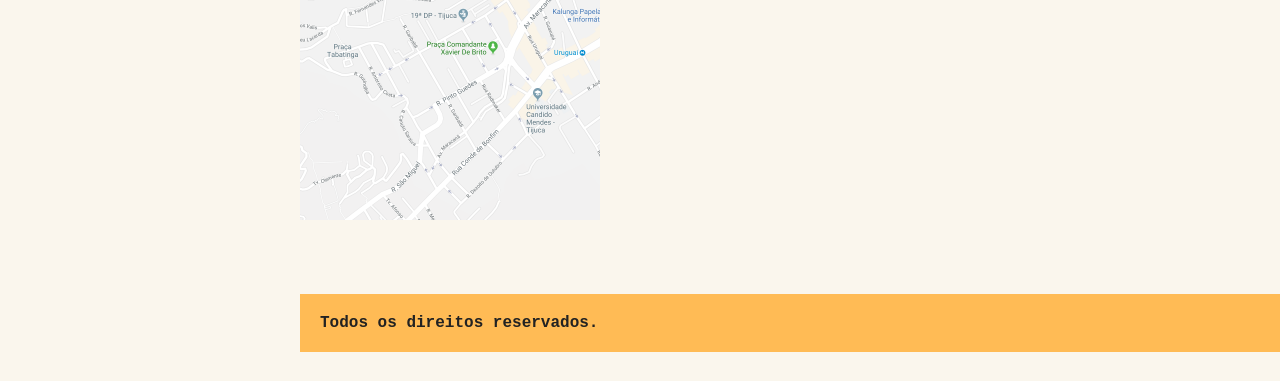
==== commit 018be9c0: "." ====
--- a/index.html
+++ b/index.html
@@ -1,152 +1,123 @@
 <!DOCTYPE html>
-<html lang="en">
-
+<html>
 <head>
-    <meta charset="UTF-8">
-    <meta http-equiv="X-UA-Compatible" content="IE=edge">
-    <meta name="viewport" content="width=device-width, initial-scale=1.0">
-    <link rel="stylesheet" type='text/css' media='screen' href="css/style.css">
-    <title>Animais Fantásticos</title>
+  <meta charset="utf-8" />
+  <meta http-equiv="X-UA-Compatible" content="IE=edge">
+  <title>Animais Fantásticos</title>
+  <meta name="viewport" content="width=device-width, initial-scale=1">
+  <link href="https://fonts.googleapis.com/css?family=Playfair+Display+SC" rel="stylesheet">
+  <script>document.documentElement.className += ' js';</script>
+  <link rel="stylesheet" type="text/css" href="css/style.css" />
 </head>
 
 <body>
-    <nav class="menu">
-        <ul>
-            <li><a href="#animais">Animais</a></li>
-            <li><a href="#faq">Faq</a></li>
-            <li><a href="#contato">Contato</a></li>
-            <li><a href="https://github.com/Seliias93">Dev →</a></li>
-        </ul>
-    </nav>
-    <section class="grid-section animais" id="animais">
-        <h1 class="titulo">Animais Fantásticos</h1>
-        <ul class="animais-lista">
-            <li>
-                <img src="img/imagem1.jpg">
-            </li>
+  <nav class="menu js-menu">
+    <ul>
+      <li><a href="#animais">Animais</a></li>
+      <li><a href="#faq">Faq</a></li>
+      <li><a href="#contato">Contato</a></li>
+      <li><a href="https://www.origamid.com/">Dev →</a></li>
+    </ul>
+  </nav>
+  <section class="grid-section animais js-scroll" id="animais">
+    <h1 class="titulo">Animais Fantásticos</h1>
+    <ul class="animais-lista js-tabmenu">
+      <li>
+        <img src="../img/imagem1.jpg">
+      </li>
+      <li>
+        <img src="../img/imagem2.jpg">
+      </li>
+      <li>
+        <img src="../img/imagem3.jpg">
+      </li>
+      <li>
+        <img src="../img/imagem4.jpg">
+      </li>
+      <li>
+        <img src="../img/imagem5.jpg">
+      </li>
+      <li>
+        <img src="../img/imagem6.jpg">
+      </li>
+    </ul>
+    <div class="animais-descricao js-tabcontent">
+      <section>
+        <h2>Raposa</h2>
+        <p>As raposas são animais mamíferos e onívoros pertencentes à família Canidae. São vulpídeos de porte médio, caracterizados
+          por um focinho comprido e uma cauda longa e peluda.</p>
+        <p>Também apresentam como particularidade suas pupilas ovais, semelhantes às pupilas verticais dos felídeos.</p>
+      </section>
+      
+      <section>
+        <h2>Esquilo</h2>
+        <p>As raposas são animais mamíferos e onívoros pertencentes à família Canidae. São vulpídeos de porte médio, caracterizados
+          por um focinho comprido e uma cauda longa e peluda.</p>
+        <p>Também apresentam como particularidade suas pupilas ovais, semelhantes às pupilas verticais dos felídeos.</p>
+        <p>De cerca de 40 espécies reconhecidas como raposas, somente 12 pertencem ao gênero Vulpes das "raposas verdadeiras", do
+          qual a raposa vermelha é a mais comum.</p>
+        <p>Também apresentam como particularidade suas pupilas ovais, semelhantes às pupilas verticais dos felídeos.</p>
+        <p>De cerca de 40 espécies reconhecidas como raposas, somente 12 pertencem ao gênero Vulpes das "raposas verdadeiras", do
+          qual a raposa vermelha é a mais comum.</p>
+        <p>Também apresentam como particularidade suas pupilas ovais, semelhantes às pupilas verticais dos felídeos.</p>
+      </section>
+      <section>
+        <h2>Urso</h2>
+        <p>As raposas são animais mamíferos e onívoros pertencentes à família Canidae. São vulpídeos de porte médio, caracterizados
+          por um focinho comprido e uma cauda longa e peluda.</p>
+        <p>Também apresentam como particularidade suas pupilas ovais, semelhantes às pupilas verticais dos felídeos.</p>
+        <p>De cerca de 40 espécies reconhecidas como raposas, somente 12 pertencem ao gênero Vulpes das "raposas verdadeiras", do
+          qual a raposa vermelha é a mais comum.</p>
+        <p>Também apresentam como particularidade suas pupilas ovais, semelhantes às pupilas verticais dos felídeos.</p>
+      </section>
+      <section>
+        <h2>Lobo</h2>
+        <p>As raposas são animais mamíferos e onívoros pertencentes à família Canidae. São vulpídeos de porte médio, caracterizados
+          por um focinho comprido e uma cauda longa e peluda.</p>
+        <p>Também apresentam como particularidade suas pupilas ovais, semelhantes às pupilas verticais dos felídeos.</p>
+        <p>De cerca de 40 espécies reconhecidas como raposas, somente 12 pertencem ao gênero Vulpes das "raposas verdadeiras", do
+          qual a raposa vermelha é a mais comum.</p>
+        <p>Também apresentam como particularidade suas pupilas ovais, semelhantes às pupilas verticais dos felídeos.</p>
+      </section>
+      <section>
+        <h2>Macaco</h2>
+        <p>As raposas são animais mamíferos e onívoros pertencentes à família Canidae. São vulpídeos de porte médio, caracterizados
+          por um focinho comprido e uma cauda longa e peluda.</p>
+        <p>Também apresentam como particularidade suas pupilas ovais, semelhantes às pupilas verticais dos felídeos.</p>
+        <p>De cerca de 40 espécies reconhecidas como raposas, somente 12 pertencem ao gênero Vulpes das "raposas verdadeiras", do
+          qual a raposa vermelha é a mais comum.</p>
+        <p>Também apresentam como particularidade suas pupilas ovais, semelhantes às pupilas verticais dos felídeos.</p>
+      </section>
+      <section>
+        <h2>Leão</h2>
+        <p>As raposas são animais mamíferos e onívoros pertencentes à família Canidae. São vulpídeos de porte médio, caracterizados
+          por um focinho comprido e uma cauda longa e peluda.</p>
+        <p>Também apresentam como particularidade suas pupilas ovais, semelhantes às pupilas verticais dos felídeos.</p>
+        <p>De cerca de 40 espécies reconhecidas como raposas, somente 12 pertencem ao gênero Vulpes das "raposas verdadeiras", do
+          qual a raposa vermelha é a mais comum.</p>
+        <p>Também apresentam como particularidade suas pupilas ovais, semelhantes às pupilas verticais dos felídeos.</p>
+      </section>
+    </div>
+  </section>
 
-            <img src="img/imagem2.jpg">
-            </li>
+  <section class="grid-section faq js-scroll" id="faq">
+    <h1 class="titulo">FAQ</h1>
+    <dl class="faq-lista js-accordion">
+      <dt>Qual a idade dos animais?</dt>
+      <dd>As raposas são animais mamíferos e onívoros pertencentes à família Canidae. São vulpídeos de porte médio, caracterizados por um focinho comprido e uma cauda longa e peluda.</dd>
+      <dt>Eles são fantásticos?</dt>
+      <dd>Também apresentam como particularidade suas pupilas ovais, semelhantes às pupilas verticais dos felídeos.</dd>
+      <dt>Qual a diferença?</dt>
+      <dd>As raposas são animais mamíferos e onívoros pertencentes à família Canidae. São vulpídeos de porte médio, caracterizados por um focinho comprido e uma cauda longa e peluda.</dd>
+      <dt>Como proteger?</dt>
+      <dd>Também apresentam como particularidade suas pupilas ovais, semelhantes às pupilas verticais dos felídeos.</dd>
+    </dl>
+  </section>
 
-            <img src="img/imagem3.jpg">
-            </li>
-
-            <img src="img/imagem4.jpg">
-            </li>
-
-            <img src="img/imagem5.jpg">
-            </li>
-
-            <img src="img/imagem6.jpg">
-            </li>
-        </ul>
-        <div class="animais-descricao">
-            <section>
-                <h2>Raposa</h2>
-                <p>As raposas são animais mamíferos e onívoros pertencentes à família Canidae. São vulpídeos de porte
-                    médio, caracterizados
-                    por um focinho comprido e uma cauda longa e peluda.</p>
-                <p>Também apresentam como particularidade suas pupilas ovais, semelhantes às pupilas verticais dos
-                    felídeos.</p>
-                <p>De cerca de 40 espécies reconhecidas como raposas, somente 12 pertencem ao gênero Vulpes das "raposas
-                    verdadeiras", do
-                    qual a raposa vermelha é a mais comum.</p>
-                <p>Também apresentam como particularidade suas pupilas ovais, semelhantes às pupilas verticais dos
-                    felídeos.</p>
-            </section>
-
-            <section>
-                <h2>Esquilo</h2>
-                <p>As raposas são animais mamíferos e onívoros pertencentes à família Canidae. São vulpídeos de porte
-                    médio, caracterizados
-                    por um focinho comprido e uma cauda longa e peluda.</p>
-                <p>Também apresentam como particularidade suas pupilas ovais, semelhantes às pupilas verticais dos
-                    felídeos.</p>
-                <p>De cerca de 40 espécies reconhecidas como raposas, somente 12 pertencem ao gênero Vulpes das "raposas
-                    verdadeiras", do
-                    qual a raposa vermelha é a mais comum.</p>
-                <p>Também apresentam como particularidade suas pupilas ovais, semelhantes às pupilas verticais dos
-                    felídeos.</p>
-            </section>
-            <section>
-                <h2>Urso</h2>
-                <p>As raposas são animais mamíferos e onívoros pertencentes à família Canidae. São vulpídeos de porte
-                    médio, caracterizados
-                    por um focinho comprido e uma cauda longa e peluda.</p>
-                <p>Também apresentam como particularidade suas pupilas ovais, semelhantes às pupilas verticais dos
-                    felídeos.</p>
-                <p>De cerca de 40 espécies reconhecidas como raposas, somente 12 pertencem ao gênero Vulpes das "raposas
-                    verdadeiras", do
-                    qual a raposa vermelha é a mais comum.</p>
-                <p>Também apresentam como particularidade suas pupilas ovais, semelhantes às pupilas verticais dos
-                    felídeos.</p>
-            </section>
-
-            <section>
-                <h2>Lobo</h2>
-                <p>As raposas são animais mamíferos e onívoros pertencentes à família Canidae. São vulpídeos de porte
-                    médio, caracterizados
-                    por um focinho comprido e uma cauda longa e peluda.</p>
-                <p>Também apresentam como particularidade suas pupilas ovais, semelhantes às pupilas verticais dos
-                    felídeos.</p>
-                <p>De cerca de 40 espécies reconhecidas como raposas, somente 12 pertencem ao gênero Vulpes das "raposas
-                    verdadeiras", do
-                    qual a raposa vermelha é a mais comum.</p>
-                <p>Também apresentam como particularidade suas pupilas ovais, semelhantes às pupilas verticais dos
-                    felídeos.</p>
-            </section>
-
-            <section>
-                <h2>Macaco</h2>
-                <p>As raposas são animais mamíferos e onívoros pertencentes à família Canidae. São vulpídeos de porte
-                    médio, caracterizados
-                    por um focinho comprido e uma cauda longa e peluda.</p>
-                <p>Também apresentam como particularidade suas pupilas ovais, semelhantes às pupilas verticais dos
-                    felídeos.</p>
-                <p>De cerca de 40 espécies reconhecidas como raposas, somente 12 pertencem ao gênero Vulpes das "raposas
-                    verdadeiras", do
-                    qual a raposa vermelha é a mais comum.</p>
-                <p>Também apresentam como particularidade suas pupilas ovais, semelhantes às pupilas verticais dos
-                    felídeos.</p>
-            </section>
-
-            <section>
-                <h2>Leão</h2>
-                <p>As raposas são animais mamíferos e onívoros pertencentes à família Canidae. São vulpídeos de porte
-                    médio, caracterizados
-                    por um focinho comprido e uma cauda longa e peluda.</p>
-                <p>Também apresentam como particularidade suas pupilas ovais, semelhantes às pupilas verticais dos
-                    felídeos.</p>
-                <p>De cerca de 40 espécies reconhecidas como raposas, somente 12 pertencem ao gênero Vulpes das "raposas
-                    verdadeiras", do
-                    qual a raposa vermelha é a mais comum.</p>
-                <p>Também apresentam como particularidade suas pupilas ovais, semelhantes às pupilas verticais dos
-                    felídeos.</p>
-            </section>
-        </div>
-    </section>
-    <section class="grid-section" id="faq">
-        <h1 class="titulo">FQ</h1>
-        <dl class="faq-lista">
-        <dt>Qual a idade dos animais?</dt>
-        <dd>As raposas são animais mamíferos e onívoros pertencentes à família Canidae. São vulpídeos de porte médio,
-            caracterizados por um focinho comprido e uma cauda longa e peluda.</dd>
-        <dt>Eles são fantásticos?</dt>
-        <dd>Também apresentam como particularidade suas pupilas ovais, semelhantes às pupilas verticais dos felídeos.
-        </dd>
-        <dt>Qual a diferença?</dt>
-        <dd>As raposas são animais mamíferos e onívoros pertencentes à família Canidae. São vulpídeos de porte médio,
-            caracterizados por um focinho comprido e uma cauda longa e peluda.</dd>
-        <dt>Como proteger?</dt>
-        <dd>Também apresentam como particularidade suas pupilas ovais, semelhantes às pupilas verticais dos felídeos.
-        </dd>
-        </dl>
-    </section>
-
-    <section class="grid-section contato" id="contato">
+  <section class="grid-section contato js-scroll" id="contato">
     <h1 class="titulo">Contato</h1>
     <div class="mapa">
-      <img src="img/mapa.png">
+      <img src="../img/mapa.png">
     </div>
     <ul class="dados">
       <li>contato@origamid.com</li>
@@ -157,7 +128,7 @@
   </section>
 
   <footer class="copy">
-    <p>Todos Os Direitos Reservados.</p>
+    <p>Todos os direitos reservados.</p>
   </footer>
 
   <script src="script.js"></script>  
--- a/css/style.css
+++ b/css/style.css
@@ -1,49 +1,51 @@
-@charset "UTF-8";
-
-body, h1, h2, ul,
-li, p, dd, dt, dl
-{
+body, h1, h2, ul, li, p, dd, dt, dl {
     margin: 0px;
     padding: 0px;
+  }
+
+::-webkit-scrollbar-track {
+ background: #fb5; 
+} 
+   
+::-webkit-scrollbar { 
+width: 8px; background: #fb5; 
+} 
+    
+::-webkit-scrollbar-thumb { 
+background: #222; border-radius: 0; 
 }
-
-img
-{
+  
+  img {
     display: block;
     max-width: 100%;
-}
-
-ul
-{
+  }
+  
+  ul {
     list-style: none;
-}
-
-body
-{
+  }
+  
+  body {
     background: #faf6ed;
     color: #222;
-    -webkit-font-smoothing: antialised;
+    -webkit-font-smoothing: antialiased;
     display: grid;
     grid-template-columns: 1fr 120px minmax(300px, 800px) 1fr;
-}
-
-.menu
-{
-    grid-column: 3/5;
+  }
+  
+  .menu {
+    grid-column: 3 / 5;
     margin-top: 2rem;
     margin-bottom: 2rem;
-    background: #fb5;
-}
-
-.menu ul
-{
+    background: #FB5;
+  }
+  
+  .menu ul {
     display: flex;
     flex-wrap: wrap;
     padding: 10px;
-}
-
-.menu li a
- {
+  }
+  
+  .menu li a {
     display: block;
     padding: 10px;
     margin-right: 10px;
@@ -53,12 +55,11 @@
     font-weight: bold;
     text-transform: uppercase;
     font-size: 0.875rem;
-    letter-spacing: .1rem;
-}
-
-.grid-section
-{
-    grid-column: 2/4;
+    letter-spacing: .1em;
+  }
+  
+  .grid-section {
+    grid-column: 2 / 4;
     width: 100%;
     box-sizing: border-box;
     padding: 10px;
@@ -66,184 +67,218 @@
     grid-template-columns: 90px 300px 1fr;
     grid-gap: 20px;
     margin-bottom: 4rem;
-}
-
-.titulo
-{
-    font-family: Georgia;
-    font-size:  6rem;
+  }
+  
+  .titulo {
+    font-family: 'Playfair Display SC', georgia;
+    font-size: 6rem;
     line-height: 1;
     font-weight: 400;
     margin-bottom: 1rem;
-    grid-column: 1/4 ;
-}
-
-.animais h2
-{
-    font-family: monospace;
+    grid-column: 1 / 4;
+  }
+  
+  .animais h2 {
+    font-family: 'IBM Plex Mono', monospace;
     font-size: 1rem;
     text-transform: uppercase;
     letter-spacing: .1em;
     margin-bottom: 1rem;
-    color: rgb(197, 37, 19);
-}
-
-.animais h2::before
-{
+    color: #E54;
+  }
+  
+  .animais h2::before {
     content: '';
     display: inline-block;
     width: 40px;
     height: 10px;
     margin-right: 10px;
-    background: #fb5;
-}
-
-.animais p 
-{
-    font-family: Arial, Helvetica;
+    background: #FB5;
+  }
+  
+  .animais p {
+    font-family: Helvetica, Arial;
     line-height: 1.2;
     margin-bottom: 1rem;
-}
-
-.animais-lista
-{
+  }
+  
+  .animais-lista {
     height: 370px;
     overflow-y: scroll;
     grid-column: 2;
-}
-
-.animais-lista::-webkit-scrollbar
-{
+  }
+  
+  .animais-lista li {
+    cursor: pointer;
+  }
+  
+  .animais-lista::-webkit-scrollbar {
     width: 18px;
-}
-
-.animais-lista::-webkit-scrollbar-thumb
-{
-    background: #fb5;
+  }
+  
+  .animais-lista::-webkit-scrollbar-thumb {
+    background: #FB5;
     border-left: 4px solid #faf6ed;
     border-right: 4px solid #faf6ed;
-}
-
-.animais-lista::-webkit-scrollbar-track
-{
+  }
+  
+  .animais-lista::-webkit-scrollbar-track {
     background: #faf6ed;
-}
-
-.animais-descricao
-{
+  }
+  
+  .animais-descricao {
     grid-column: 3;
-}
-
-.animais-descricao section
-{
+  }
+  
+  .animais-descricao section {
     margin-bottom: 3rem;
-}
-
-.faq-lista
-{
-    grid-column: 2/4;
-}
-
-.faq-lista dt
-{
-    font-family: monospace;
+  }
+  
+  .faq-lista {
+    grid-column: 2 / 4
+  }
+  
+  .faq-lista dt {
+    font-family: 'IBM Plex Mono', monospace;
     font-weight: bold;
     margin-top: 2rem;
     margin-bottom: .5rem;
-    color: #e54;
-}
-
-.faq-lista dt::before
-{
+    color: #E54;
+  }
+  
+  .faq-lista dt::before {
     content: '';
     display: inline-block;
     width: 20px;
     height: 10px;
     margin-right: 10px;
-    background: #fb5;
-}
-
-.faq-lista dd
-{
-    font-family: Arial, Helvetica, sans-serif;
+    background: #FB5;
+  }
+  
+  .faq-lista dd {
+    font-family: Helvetica, Arial;
     margin-bottom: .5rem;
     margin-left: 30px;
-}
-
-.mapa
-{
+  }
+  
+  .mapa {
     grid-column: 2;
-}
-
-.dados
-{
+  }
+  
+  .dados {
     grid-column: 3;
-}
-
-.dados li 
-{
-    margin-bottom: 1rem;
-    font-family: Arial, Helvetica, sans-serif;
-}
-
-.dados li::before
-{
+  }
+  
+  .dados li {
+    margin-bottom: 1rem;
+    font-family: Helvetica, Arial;
+  }
+  
+  .dados li::before {
     content: '';
     display: inline-block;
     width: 20px;
     height: 10px;
     margin-right: 10px;
-    background: #fb5;
-}
-
-.copy
-{
+    background: #FB5;
+  }
+  
+  .copy {
     grid-column: 3/5;
     margin-bottom: 2rem;
-    background: #fb5;
-}
-
-.copy p 
-{
+    background: #FB5;
+  }
+  
+  .copy p {
     padding: 20px;
-    font-family: monospace;
+    font-family: 'IBM Plex Mono', monospace;
     font-weight: bold;
-}
-
-@media (max-width: 700px)
-{
-    body
-    {
-        grid-template-columns: 1fr;
-    }
-    .menu, .grid-section, .copy
-    {
-        grid-column: 1;
-    }
-    .grid-section
-    {
-        grid-template-columns: 100px 1fr;
-        grid-gap: 10px;
-    }
-    .animais-lista
-    {
-        grid-column: 1;
-    }
-    .faq-lista, .dados, .mapa
-    {
-        grid-column: 1/3;
-    }
-    .grid-section h1
-    {
-        font-size: 3rem;
-    }
-    .menu
-    {
-        margin-top: 0px;
-    }
-    .copy
-    {
-        margin-bottom: 0px;
-    }
-
-}+  }
+  
+  @media (max-width: 700px) {
+    body {
+      grid-template-columns: 1fr;
+    }
+    .menu, .grid-section, .copy {
+      grid-column: 1;
+    }
+    .grid-section {
+      grid-template-columns: 100px 1fr;
+      grid-gap: 10px;
+    }
+    .animais-lista {
+      grid-column: 1;
+    }
+    .faq-lista, .dados, .mapa {
+      grid-column: 1 / 3;
+    }
+    .grid-section h1 {
+      font-size: 3rem;
+    }
+    .menu {
+      margin-top: 0px;
+    }
+    .copy {
+      margin-bottom: 0px;
+    }
+  }
+  
+  .js .js-tabcontent section {
+    display: none;
+  }
+  
+  .js-tabcontent section.ativo {
+    display: block !important;
+    animation: show .5s forwards;
+  }
+  
+  @keyframes show {
+    from {
+      opacity: 0;
+      transform: translate3d(-30px, 0, 0);
+    }
+    to {
+      opacity: 1;
+      transform: translate3d(0, 0, 0);
+    }
+  }
+  
+  .js .js-accordion dd {
+    display: none;
+  }
+  
+  .js-accordion dt::after {
+    content: '⬎';
+    margin-left: 10px;
+  }
+  
+  .js-accordion dt.ativo::after {
+    content: '⬏';
+  }
+  
+  .js-accordion dd.ativo {
+    display: block;
+    animation: slideDown .5s forwards;
+  }
+  
+  @keyframes slideDown {
+    from {
+      opacity: 0;
+      max-height: 0;
+    }
+    to {
+      max-height: 200px;
+      opacity: 1;
+    }
+  }
+  
+  .js .js-scroll {
+    opacity: 0;
+    transform: translate3d(-30px, 0, 0);
+    transition: .3s;
+  }
+  
+  .js .js-scroll.ativo {
+    opacity: 1;
+    transform: translate3d(0, 0, 0);
+  }
